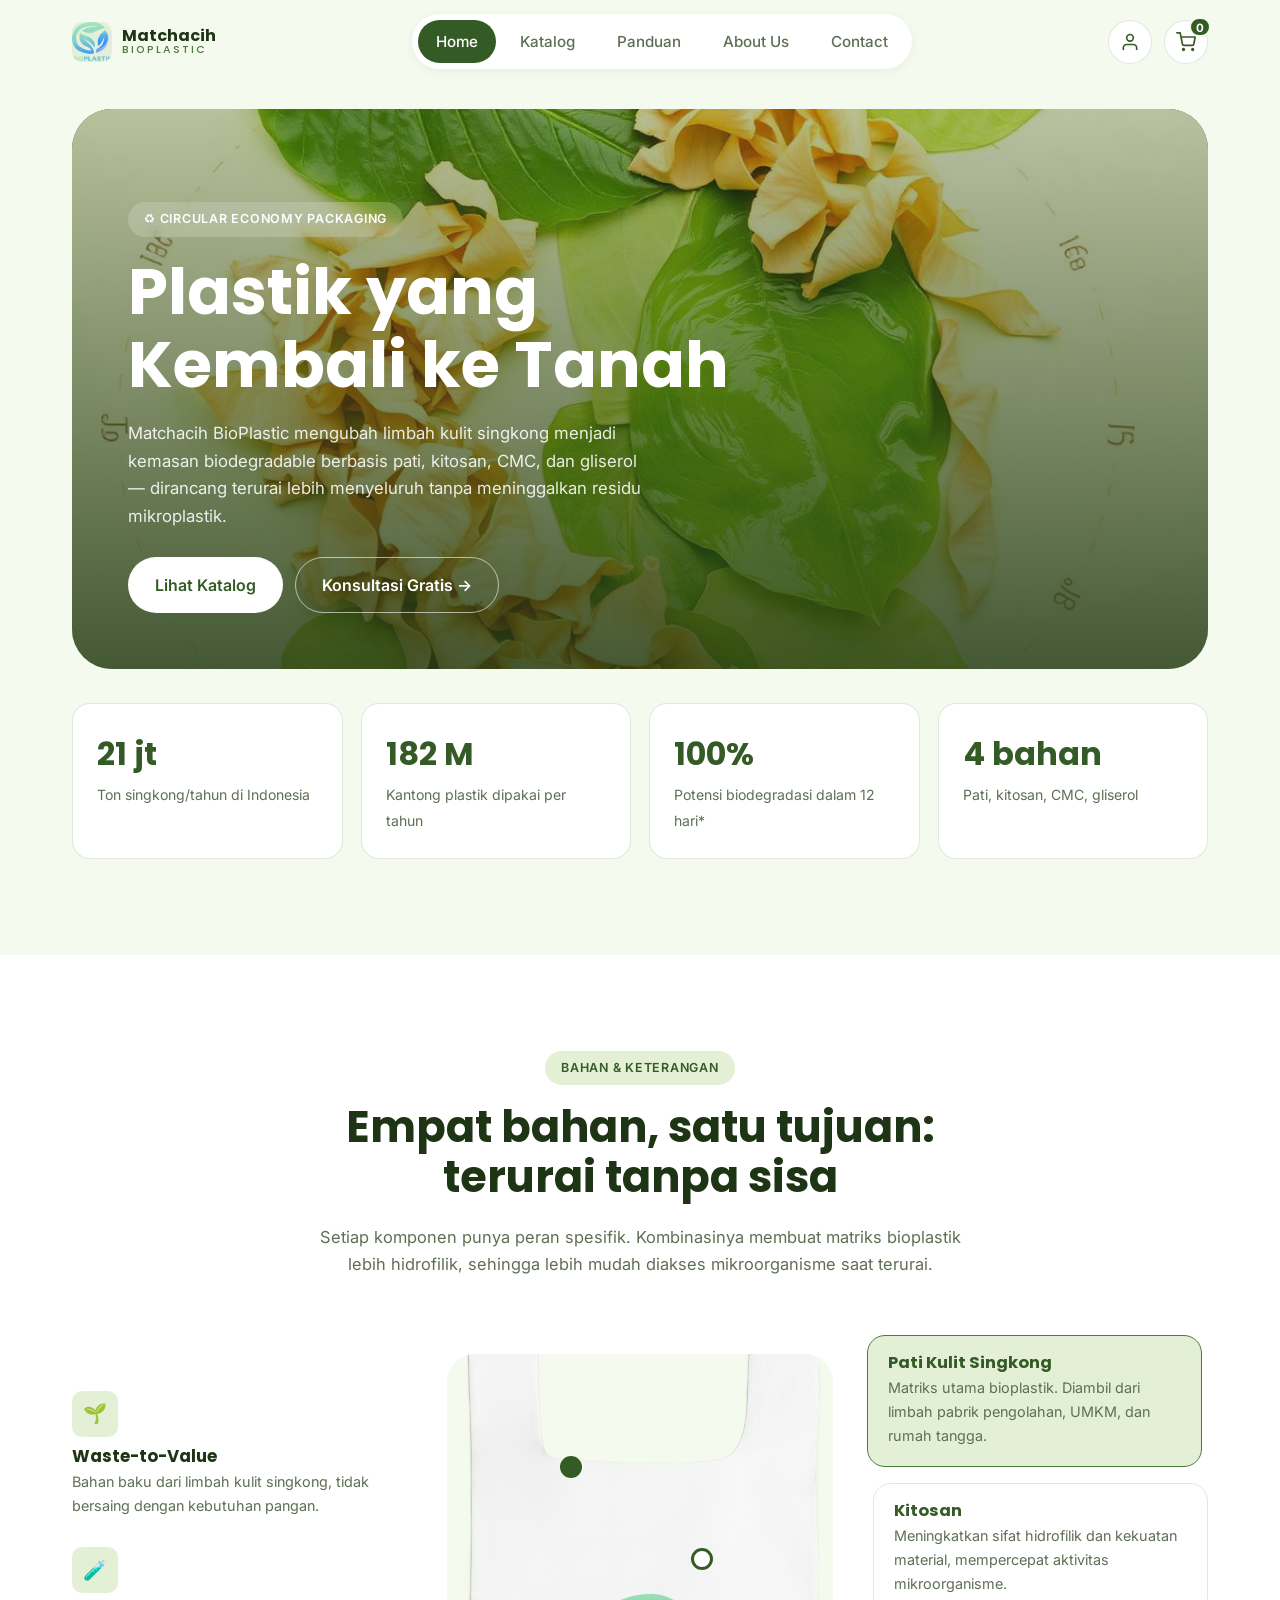
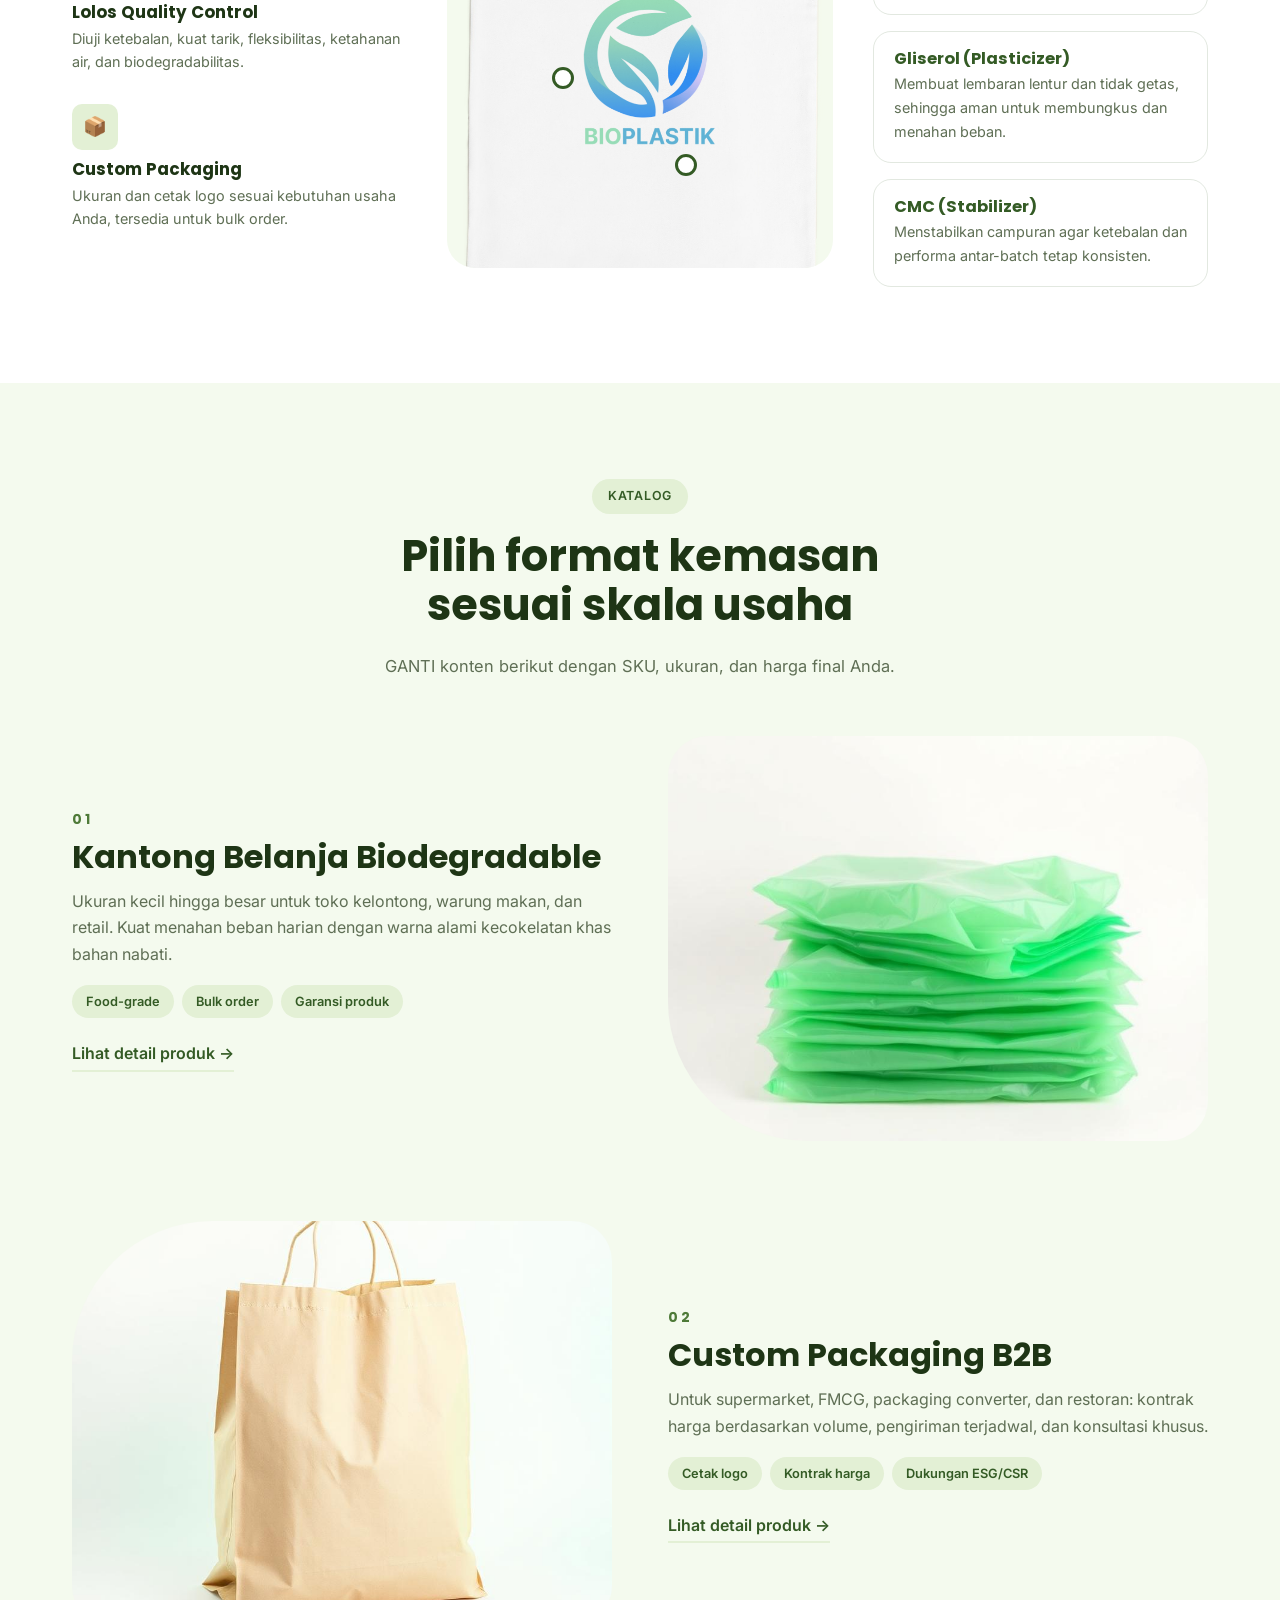
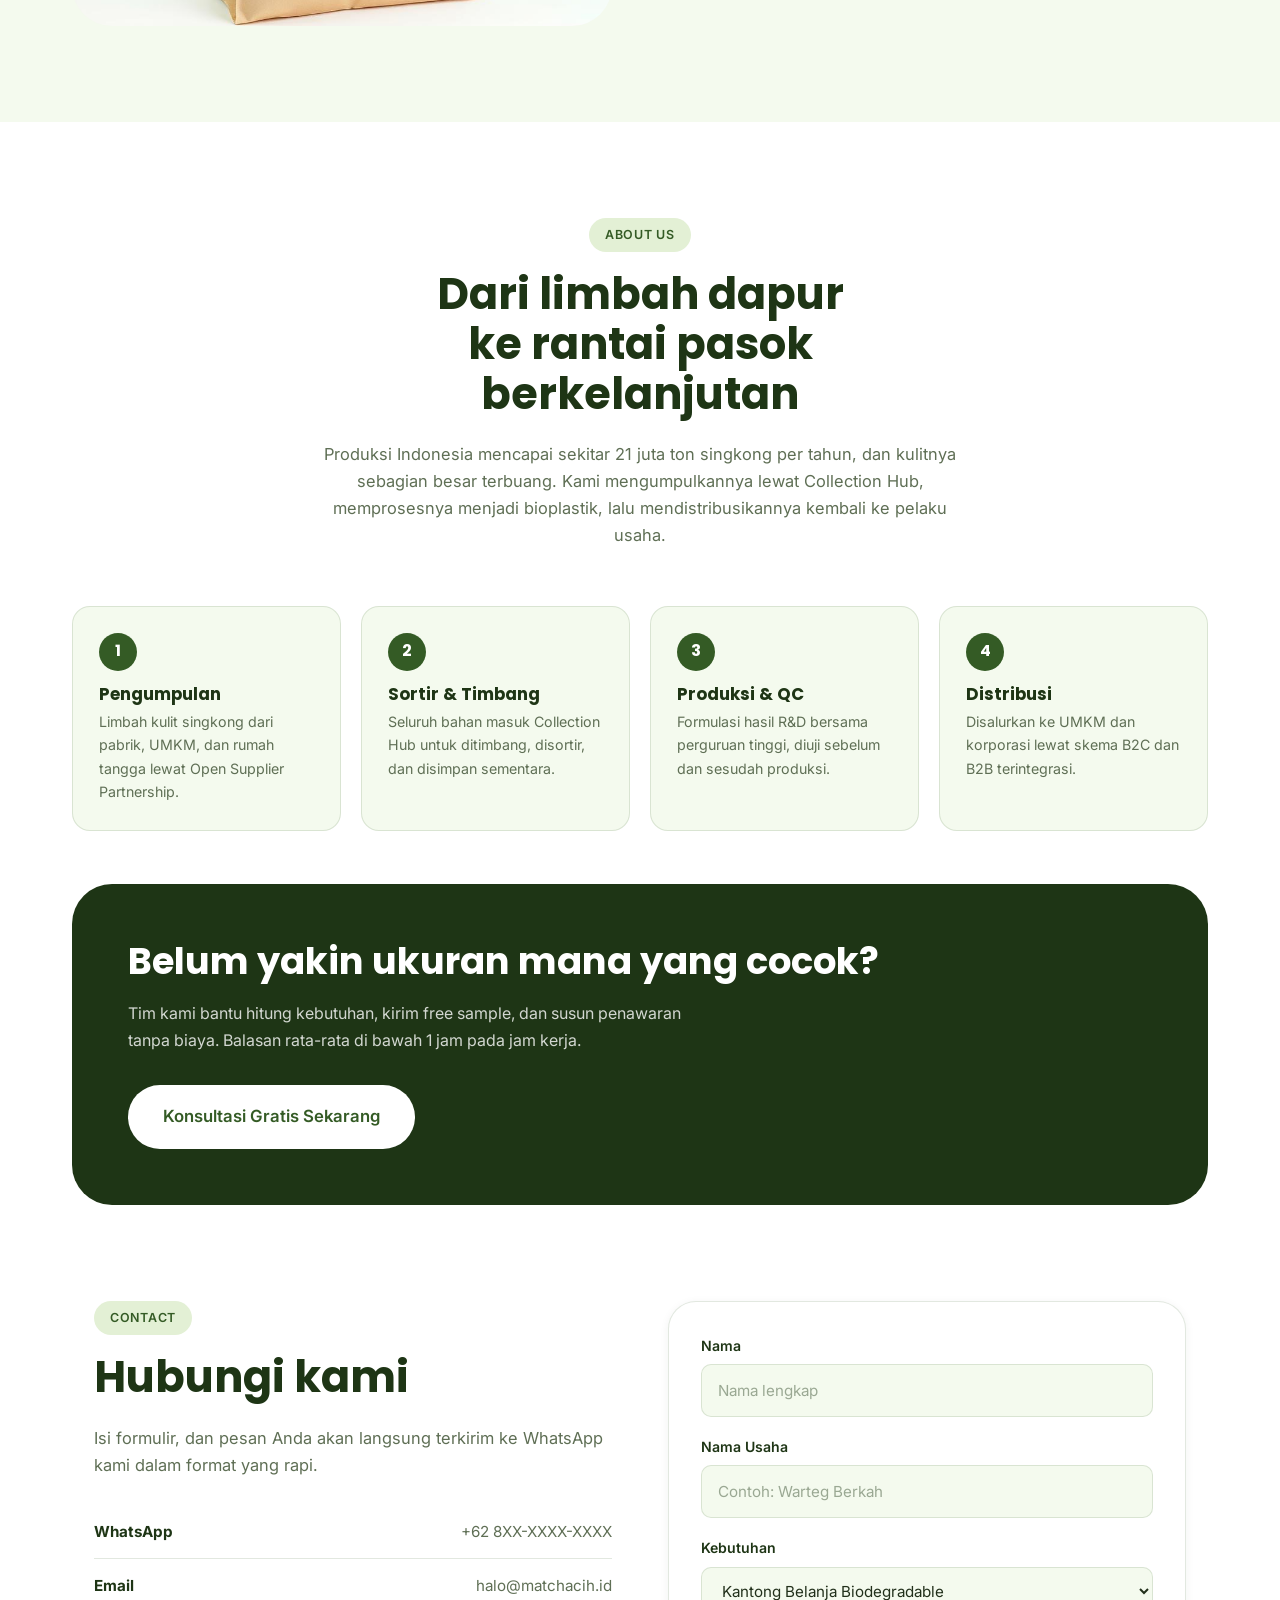
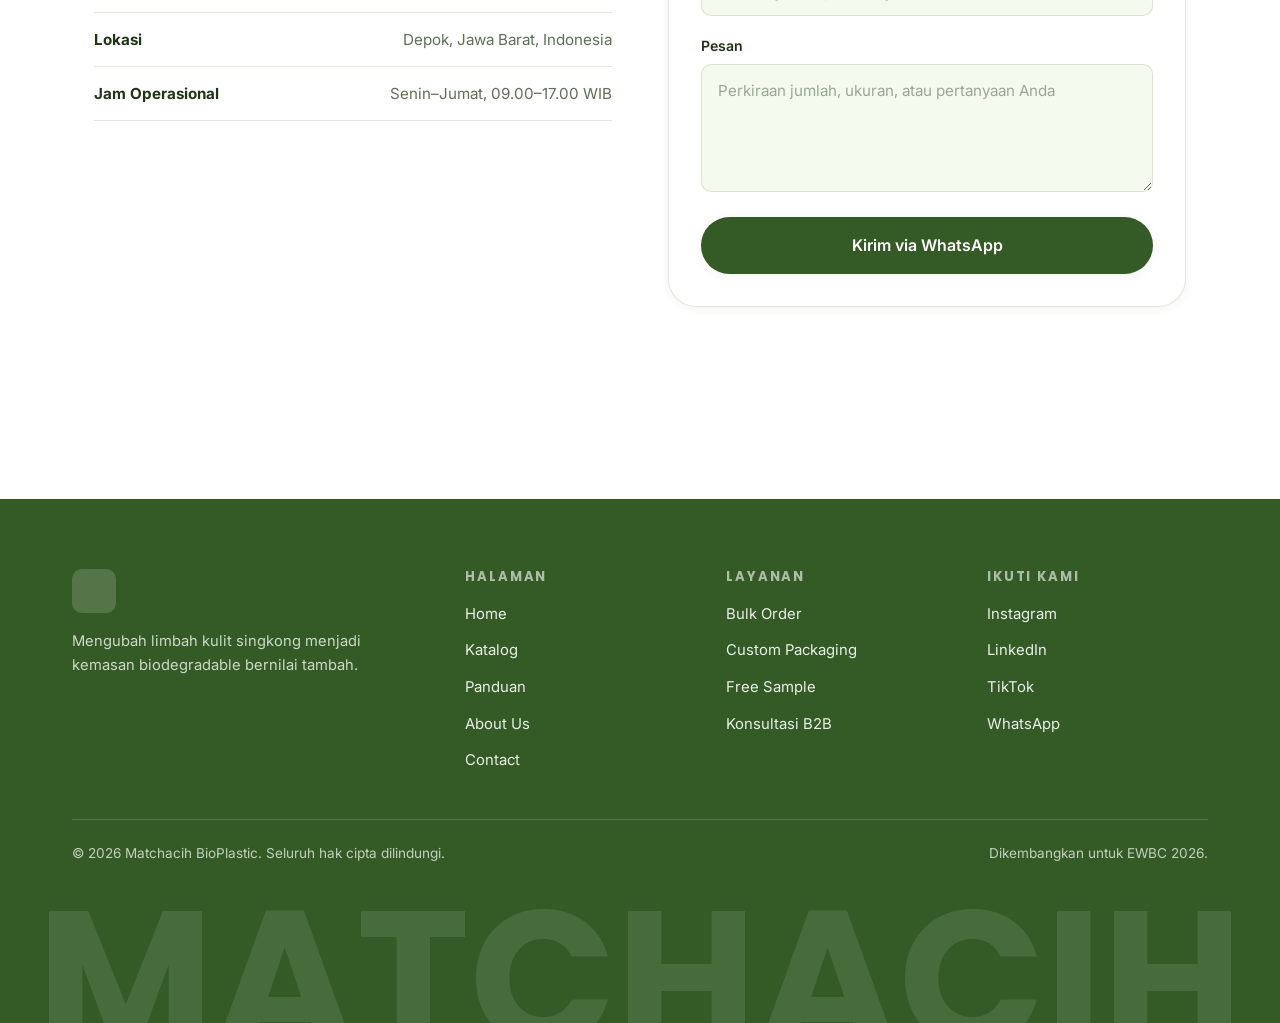
==== index.html @ 1d8ec756 "Add files via upload" ====
<!doctype html>
<html lang="id">
  <head>
    <meta charset="UTF-8" />
    <meta name="viewport" content="width=device-width, initial-scale=1.0" />
    <title>
      Matchacih BioPlastic — Kemasan Biodegradable dari Limbah Kulit Singkong
    </title>
    <meta
      name="description"
      content="Matchacih BioPlastic mengubah limbah kulit singkong menjadi kemasan biodegradable berbasis pati, kitosan, CMC, dan gliserol. Solusi sustainable packaging untuk UMKM dan korporasi."
    />

    <!-- Google Fonts: Poppins (heading) + Inter (body) -->
    <link rel="preconnect" href="https://fonts.googleapis.com" />
    <link rel="preconnect" href="https://fonts.gstatic.com" crossorigin />
    <link
      href="https://fonts.googleapis.com/css2?family=Inter:wght@400;500;600&family=Poppins:wght@500;600;700&display=swap"
      rel="stylesheet"
    />
    <link rel="icon" href="favicon_io/favicon-32x32.png" type="image/x-icon" />
    <link rel="stylesheet" href="style.css" />
  </head>
  <body>
    <!-- Aksesibilitas: link lompat ke konten utama -->
    <a class="skip-link" href="#hero">Lewati ke konten utama</a>

    <!-- ============ HEADER / NAVBAR ============ -->
    <header class="site-header" id="siteHeader">
      <div class="container header-inner">
        <!-- KIRI: Logo -->
        <a href="#hero" class="brand">
          <!-- Masukkan logo Matchacih di sini (misal: assets/logo.png). Rasio ideal 1:1 -->
          <img
            class="brand__mark"
            src="favicon_io/android-chrome-512x512.png"
            alt="Logo Matchacih BioPlastic"
            width="40"
            height="40"
          />
          <span class="brand__text"
            >Matchacih<span class="brand__accent">BioPlastic</span></span
          >
        </a>

        <!-- TENGAH: Navigasi -->
        <nav class="nav" id="mainNav" aria-label="Navigasi utama">
          <ul class="nav__list">
            <li>
              <a class="nav__link is-active" href="#hero" data-nav>Home</a>
            </li>
            <li><a class="nav__link" href="#katalog" data-nav>Katalog</a></li>
            <li>
              <a class="nav__link" href="panduan-pembuangan.html">Panduan</a>
            </li>
            <li><a class="nav__link" href="#about" data-nav>About Us</a></li>
            <li><a class="nav__link" href="#contact" data-nav>Contact</a></li>
          </ul>
        </nav>

        <!-- KANAN: Akun, Keranjang, CTA + tombol hamburger -->
        <div class="header-actions">
          <button
            class="icon-btn"
            id="userBtn"
            type="button"
            data-open-user
            aria-label="Buka menu akun"
          >
            <svg
              viewBox="0 0 24 24"
              width="20"
              height="20"
              fill="none"
              stroke="currentColor"
              stroke-width="2"
              stroke-linecap="round"
              stroke-linejoin="round"
            >
              <path d="M20 21v-2a4 4 0 0 0-4-4H8a4 4 0 0 0-4 4v2"></path>
              <circle cx="12" cy="7" r="4"></circle>
            </svg>
          </button>

          <a
            class="icon-btn"
            href="checkout.html"
            aria-label="Lihat keranjang belanja"
          >
            <svg
              viewBox="0 0 24 24"
              width="20"
              height="20"
              fill="none"
              stroke="currentColor"
              stroke-width="2"
              stroke-linecap="round"
              stroke-linejoin="round"
            >
              <circle cx="9" cy="21" r="1"></circle>
              <circle cx="20" cy="21" r="1"></circle>
              <path
                d="M1 1h4l2.68 13.39a2 2 0 0 0 2 1.61h9.72a2 2 0 0 0 2-1.61L23 6H6"
              ></path>
            </svg>
            <span class="icon-btn__badge" data-cart-badge hidden>0</span>
          </a>

          <!-- <a
            class="btn btn--primary btn--sm"
            data-wa
            href="https://wa.me/628XXXXXXXXXX?text=Halo%20saya%20tertarik%20dengan%20Matchacih%20BioPlastic"
            target="_blank"
            rel="noopener"
            >Konsultasi Gratis</a
          > -->

          <button
            class="nav-toggle"
            id="navToggle"
            type="button"
            aria-label="Buka menu navigasi"
            aria-expanded="false"
            aria-controls="mainNav"
          >
            <span class="nav-toggle__bar"></span>
            <span class="nav-toggle__bar"></span>
            <span class="nav-toggle__bar"></span>
          </button>
        </div>
      </div>
    </header>

    <main>
      <!-- ============ HERO SECTION ============ -->
      <section class="hero" id="hero">
        <div class="container">
          <div class="hero__card reveal">
            <!-- Masukkan landing_page.jpeg di sini (gambar latar hero, min. 1600x900px) -->
            <img
              class="hero__bg"
              src="img/bg_Hero.jpg"
              alt="Ladang singkong sebagai sumber bahan baku Matchacih BioPlastic"
            />

            <div class="hero__overlay"></div>

            <div class="hero__content">
              <span class="badge badge--light"
                >♻︎ Circular Economy Packaging</span
              >
              <h1 class="hero__title">Plastik yang<br />Kembali ke Tanah</h1>
              <p class="hero__subtitle">
                Matchacih BioPlastic mengubah limbah kulit singkong menjadi
                kemasan biodegradable berbasis pati, kitosan, CMC, dan gliserol
                — dirancang terurai lebih menyeluruh tanpa meninggalkan residu
                mikroplastik.
              </p>
              <div class="hero__actions">
                <a class="btn btn--light" href="#katalog">Lihat Katalog</a>
                <a
                  class="btn btn--ghost"
                  data-wa
                  href="https://wa.me/628XXXXXXXXXX?text=Halo%20saya%20tertarik%20dengan%20Matchacih%20BioPlastic"
                  target="_blank"
                  rel="noopener"
                  >Konsultasi Gratis →</a
                >
              </div>
            </div>

            <!-- Kartu mengambang ala referensi landing_page.jpeg -->
            <!-- <div class="hero__float"> 
              Masukkan product.jpeg di sini (thumbnail produk, rasio 1:1) 
              <img
                class="hero__float-img"
                src="img/mockup_Bioplastik.png"
                alt="Lembar Matchacih BioPlastic"
                width="72"
                height="72" 

              <div>
                <strong class="hero__float-title">Berbasis Riset</strong>
                <p class="hero__float-desc">
                  Formulasi dikembangkan bersama perguruan tinggi (R&amp;D).
                </p>
              </div> 
            </div> -->
          </div>

          <!-- Strip statistik -->
          <div class="stats reveal">
            <div class="stat">
              <span class="stat__num" data-count="21" data-suffix=" jt">0</span>
              <span class="stat__label">Ton singkong/tahun di Indonesia</span>
            </div>
            <div class="stat">
              <span class="stat__num" data-count="182" data-suffix=" M">0</span>
              <span class="stat__label">Kantong plastik dipakai per tahun</span>
            </div>
            <div class="stat">
              <span class="stat__num" data-count="100" data-suffix="%">0</span>
              <span class="stat__label"
                >Potensi biodegradasi dalam 12 hari*</span
              >
            </div>
            <div class="stat">
              <span class="stat__num" data-count="4" data-suffix=" bahan"
                >0</span
              >
              <span class="stat__label">Pati, kitosan, CMC, gliserol</span>
            </div>
          </div>  
        </div>
      </section>

      <!-- ============ PRODUCT DETAILS (BAHAN & KETERANGAN) ============ -->
      <section class="product" id="product">
        <div class="container">
          <header class="section-head reveal">
            <span class="badge">Bahan &amp; Keterangan</span>
            <h2 class="section-title">
              Empat bahan, satu tujuan:<br />terurai tanpa sisa
            </h2>
            <p class="section-desc">
              Setiap komponen punya peran spesifik. Kombinasinya membuat matriks
              bioplastik lebih hidrofilik, sehingga lebih mudah diakses
              mikroorganisme saat terurai.
            </p>
          </header>

          <div class="product__grid reveal">
            <!-- Kolom kiri: keunggulan ringkas -->
            <aside class="product__side product__side--left">
              <div class="feature">
                <span class="feature__icon" aria-hidden="true">🌱</span>
                <h3 class="feature__title">Waste-to-Value</h3>
                <p class="feature__desc">
                  Bahan baku dari limbah kulit singkong, tidak bersaing dengan
                  kebutuhan pangan.
                </p>
              </div>
              <div class="feature">
                <span class="feature__icon" aria-hidden="true">🧪</span>
                <h3 class="feature__title">Lolos Quality Control</h3>
                <p class="feature__desc">
                  Diuji ketebalan, kuat tarik, fleksibilitas, ketahanan air, dan
                  biodegradabilitas.
                </p>
              </div>
              <div class="feature">
                <span class="feature__icon" aria-hidden="true">📦</span>
                <h3 class="feature__title">Custom Packaging</h3>
                <p class="feature__desc">
                  Ukuran dan cetak logo sesuai kebutuhan usaha Anda, tersedia
                  untuk bulk order.
                </p>
              </div>
            </aside>

            <!-- Kolom tengah: gambar produk + titik hotspot -->
            <figure class="product__stage">
              <!-- Masukkan product.jpeg di sini (foto produk, latar polos, min. 900x1200px) -->
              <img
                class="product__img"
                src="img/mockup_Bioplastik.png"
                alt="Lembar Matchacih BioPlastic dari pati kulit singkong"
              />

              <!-- Hotspot: posisi diatur lewat CSS custom property --x / --y -->
              <button
                class="hotspot"
                type="button"
                data-target="pati"
                style="--x: 32%; --y: 22%"
                aria-label="Sorot bahan Pati Kulit Singkong"
              ></button>
              <button
                class="hotspot"
                type="button"
                data-target="kitosan"
                style="--x: 66%; --y: 40%"
                aria-label="Sorot bahan Kitosan"
              ></button>
              <button
                class="hotspot"
                type="button"
                data-target="gliserol"
                style="--x: 30%; --y: 63%"
                aria-label="Sorot bahan Gliserol"
              ></button>
              <button
                class="hotspot"
                type="button"
                data-target="cmc"
                style="--x: 62%; --y: 80%"
                aria-label="Sorot bahan CMC"
              ></button>
            </figure>

            <!-- Kolom kanan: keterangan bahan -->
            <div class="product__side product__side--right">
              <article class="callout" id="pati" data-callout="pati">
                <h3 class="callout__title">Pati Kulit Singkong</h3>
                <p class="callout__desc">
                  Matriks utama bioplastik. Diambil dari limbah pabrik
                  pengolahan, UMKM, dan rumah tangga.
                </p>
              </article>
              <article class="callout" id="kitosan" data-callout="kitosan">
                <h3 class="callout__title">Kitosan</h3>
                <p class="callout__desc">
                  Meningkatkan sifat hidrofilik dan kekuatan material,
                  mempercepat aktivitas mikroorganisme.
                </p>
              </article>
              <article class="callout" id="gliserol" data-callout="gliserol">
                <h3 class="callout__title">Gliserol (Plasticizer)</h3>
                <p class="callout__desc">
                  Membuat lembaran lentur dan tidak getas, sehingga aman untuk
                  membungkus dan menahan beban.
                </p>
              </article>
              <article class="callout" id="cmc" data-callout="cmc">
                <h3 class="callout__title">CMC (Stabilizer)</h3>
                <p class="callout__desc">
                  Menstabilkan campuran agar ketebalan dan performa antar-batch
                  tetap konsisten.
                </p>
              </article>
            </div>
          </div>
        </div>
      </section>

      <!-- ============ KATALOG ============ -->
      <section class="katalog" id="katalog">
        <div class="container">
          <header class="section-head reveal">
            <span class="badge">Katalog</span>
            <h2 class="section-title">
              Pilih format kemasan<br />sesuai skala usaha
            </h2>
            <p class="section-desc">
              GANTI konten berikut dengan SKU, ukuran, dan harga final Anda.
            </p>
          </header>

          <!-- Baris 1: gambar kanan -->
          <article class="zigzag reveal">
            <div class="zigzag__text">
              <span class="zigzag__index">01</span>
              <h3 class="zigzag__title">Kantong Belanja Biodegradable</h3>
              <p class="zigzag__desc">
                Ukuran kecil hingga besar untuk toko kelontong, warung makan,
                dan retail. Kuat menahan beban harian dengan warna alami
                kecokelatan khas bahan nabati.
              </p>
              <ul class="tag-list">
                <li class="tag">Food-grade</li>
                <li class="tag">Bulk order</li>
                <li class="tag">Garansi produk</li>
              </ul>
              <div class="zigzag__links">
                <a class="link-arrow" href="product.html?slug=kantong-belanja"
                  >Lihat detail produk</a
                >
                <!-- <a
                  class="link-arrow"
                  data-wa
                  href="https://wa.me/628XXXXXXXXXX?text=Halo%20saya%20tertarik%20dengan%20Matchacih%20BioPlastic"
                  target="_blank"
                  rel="noopener"
                  >Minta penawaran</a
                > -->
              </div>
            </div>
            <div class="zigzag__media zigzag__media--a">
              <!-- Masukkan foto produk kantong belanja di sini (rasio 4:3) -->
              <img
                src="img/bioplastik.jpg"
                alt="Kantong belanja biodegradable Matchacih"
              />
            </div>
          </article>

          <!-- Baris 2: gambar kiri (dibalik lewat class --reverse) -->
          <!-- <article class="zigzag zigzag--reverse reveal">
            <div class="zigzag__text">
              <span class="zigzag__index">02</span>
              <h3 class="zigzag__title">Kemasan Food-Grade</h3>
              <p class="zigzag__desc">
                Untuk UMKM kuliner yang butuh pembungkus aman dan tahan terhadap
                makanan berkuah, tanpa menaikkan biaya modal secara signifikan.
              </p>
              <ul class="tag-list">
                <li class="tag">Tahan air</li>
                <li class="tag">Panduan pembuangan</li>
                <li class="tag">Free sample</li>
              </ul>
              <div class="zigzag__links">
                <a
                  class="link-arrow"
                  href="product.html?slug=kemasan-food-grade"
                  >Lihat detail produk</a
                >
                <a
                  class="link-arrow"
                  data-wa
                  href="https://wa.me/628XXXXXXXXXX?text=Halo%20saya%20tertarik%20dengan%20Matchacih%20BioPlastic"
                  target="_blank"
                  rel="noopener"
                  >Minta penawaran</a
                >
              </div>
            </div>
            <div class="zigzag__media zigzag__media--b">
              <img
                src="[data-uri]"
                alt="Kemasan food-grade Matchacih BioPlastic"
              />
            </div>
          </article> 
        -->

          <!-- Baris 3: gambar kanan -->
          <article class="zigzag zigzag--reverse reveal">
            <div class="zigzag__text">
              <span class="zigzag__index">02</span>
              <h3 class="zigzag__title">Custom Packaging B2B</h3>
              <p class="zigzag__desc">
                Untuk supermarket, FMCG, packaging converter, dan restoran:
                kontrak harga berdasarkan volume, pengiriman terjadwal, dan
                konsultasi khusus.
              </p>
              <ul class="tag-list">
                <li class="tag">Cetak logo</li>
                <li class="tag">Kontrak harga</li>
                <li class="tag">Dukungan ESG/CSR</li>
              </ul>
              <div class="zigzag__links">
                <a
                  class="link-arrow"
                  href="product.html?slug=custom-packaging-b2b"
                  >Lihat detail produk</a
                >
                <!-- <a
                  class="link-arrow"
                  data-wa
                  href="https://wa.me/628XXXXXXXXXX?text=Halo%20saya%20tertarik%20dengan%20Matchacih%20BioPlastic"
                  target="_blank"
                  rel="noopener"
                  >Minta penawaran</a
                > -->
              </div>
            </div>
            <div class="zigzag__media zigzag__media--c">
              <!-- Masukkan foto custom packaging B2B di sini (rasio 4:3) -->
              <img
                src="img/bioplastik_B2B.jpg"
                alt="Custom packaging B2B Matchacih BioPlastic"
              />
            </div>
          </article>
        </div>
      </section>

      <!-- ============ ABOUT US ============ -->
      <section class="about" id="about">
        <div class="container">
          <header class="section-head reveal">
            <span class="badge">About Us</span>
            <h2 class="section-title">
              Dari limbah dapur<br />ke rantai pasok berkelanjutan
            </h2>
            <p class="section-desc">
              Produksi Indonesia mencapai sekitar 21 juta ton singkong per
              tahun, dan kulitnya sebagian besar terbuang. Kami mengumpulkannya
              lewat Collection Hub, memprosesnya menjadi bioplastik, lalu
              mendistribusikannya kembali ke pelaku usaha.
            </p>
          </header>

          <ol class="steps reveal">
            <li class="step">
              <span class="step__num">1</span>
              <h3 class="step__title">Pengumpulan</h3>
              <p class="step__desc">
                Limbah kulit singkong dari pabrik, UMKM, dan rumah tangga lewat
                Open Supplier Partnership.
              </p>
            </li>
            <li class="step">
              <span class="step__num">2</span>
              <h3 class="step__title">Sortir &amp; Timbang</h3>
              <p class="step__desc">
                Seluruh bahan masuk Collection Hub untuk ditimbang, disortir,
                dan disimpan sementara.
              </p>
            </li>
            <li class="step">
              <span class="step__num">3</span>
              <h3 class="step__title">Produksi &amp; QC</h3>
              <p class="step__desc">
                Formulasi hasil R&amp;D bersama perguruan tinggi, diuji sebelum
                dan sesudah produksi.
              </p>
            </li>
            <li class="step">
              <span class="step__num">4</span>
              <h3 class="step__title">Distribusi</h3>
              <p class="step__desc">
                Disalurkan ke UMKM dan korporasi lewat skema B2C dan B2B
                terintegrasi.
              </p>
            </li>
          </ol>

          <!-- Showcase platform digital -->
          <!-- <div class="platform reveal">
            <div class="platform__intro">
              <h3 class="platform__title">
                Satu platform untuk seluruh proses pemesanan
              </h3>
              <p class="platform__desc">
                Konsultasi, request quotation, custom packaging, bulk order,
                hingga repeat order dan program referral — semuanya dalam satu
                sistem.
              </p>
            </div>
            <div class="platform__shots">
              <figure class="shot">
              
                <a href="#katalog">
                  <img
                    src="[data-uri]"
                    alt="Tampilan halaman katalog platform Matchacih"
                  />
                </a>
                <figcaption>Katalog</figcaption>
              </figure>
              <figure class="shot">
                
                <a href="checkout.html">
                  <img
                    src="[data-uri]"
                    alt="Tampilan halaman checkout platform Matchacih"
                  />
                </a>
                <figcaption>Checkout</figcaption>
              </figure>
              <figure class="shot">
             
                <button
                  type="button"
                  class="shot-trigger"
                  data-open-user
                  aria-label="Buka menu akun"
                >
                  <img
                    src="[data-uri]"
                    alt="Tampilan halaman akun pengguna"
                  />
                </button>
                <figcaption>Akun</figcaption>
              </figure>
              <figure class="shot">
                
                <button
                  type="button"
                  class="shot-trigger"
                  data-open-referral
                  aria-label="Bagikan kode referral"
                >
                  <img
                    src="[data-uri]"
                    alt="Tampilan berbagi kode referral"
                  />
                </button>
                <figcaption>Referral</figcaption>
              </figure>
            </div>
          </div>
        </div>
      </section> -->
      <br>
      <br>
      <!-- ============ CTA WHATSAPP ============ -->
      <section class="cta-wa">
        <div class="container cta-wa__inner reveal">
          <div>
            <h2 class="cta-wa__title">Belum yakin ukuran mana yang cocok?</h2>
            <p class="cta-wa__desc">
              Tim kami bantu hitung kebutuhan, kirim free sample, dan susun
              penawaran tanpa biaya. Balasan rata-rata di bawah 1 jam pada jam
              kerja.
            </p>
          </div>
          <a
            class="btn btn--light btn--lg"
            data-wa
            href="https://wa.me/628XXXXXXXXXX?text=Halo%20saya%20tertarik%20dengan%20Matchacih%20BioPlastic"
            target="_blank"
            rel="noopener"
            >Konsultasi Gratis Sekarang</a
          >
        </div>
      </section>

      <!-- ============ CONTACT ============ -->
      <section class="contact" id="contact">
        <div class="container contact__grid">
          <div class="contact__info reveal">
            <span class="badge">Contact</span>
            <h2 class="section-title">Hubungi kami</h2>
            <p class="section-desc">
              Isi formulir, dan pesan Anda akan langsung terkirim ke WhatsApp
              kami dalam format yang rapi.
            </p>
            <ul class="contact__list">
              <li>
                <strong>WhatsApp</strong
                ><span data-wa-display>+62 8XX-XXXX-XXXX</span>
              </li>
              <li><strong>Email</strong><span>halo@matchacih.id</span></li>
              <li>
                <strong>Lokasi</strong><span>Depok, Jawa Barat, Indonesia</span>
              </li>
              <li>
                <strong>Jam Operasional</strong
                ><span>Senin–Jumat, 09.00–17.00 WIB</span>
              </li>
            </ul>
          </div>

          <!-- Form ini TIDAK mengirim ke server. Isinya dirakit jadi pesan WhatsApp oleh script.js -->
          <form class="contact__form reveal" id="waForm" novalidate>
            <div class="field">
              <label for="fName">Nama</label>
              <input
                type="text"
                id="fName"
                name="nama"
                placeholder="Nama lengkap"
                required
              />
            </div>
            <div class="field">
              <label for="fBusiness">Nama Usaha</label>
              <input
                type="text"
                id="fBusiness"
                name="usaha"
                placeholder="Contoh: Warteg Berkah"
              />
            </div>
            <div class="field">
              <label for="fNeed">Kebutuhan</label>
              <select id="fNeed" name="kebutuhan">
                <option>Kantong Belanja Biodegradable</option>
                <option>Kemasan Food-Grade</option>
                <option>Custom Packaging B2B</option>
                <option>Free Sample</option>
              </select>
            </div>
            <div class="field">
              <label for="fMessage">Pesan</label>
              <textarea
                id="fMessage"
                name="pesan"
                rows="4"
                placeholder="Perkiraan jumlah, ukuran, atau pertanyaan Anda"
              ></textarea>
            </div>
            <p class="form-error" id="formError" role="alert" hidden></p>
            <button class="btn btn--primary btn--block" type="submit">
              Kirim via WhatsApp
            </button>
          </form>
        </div>
      </section>
    </main>

    <!-- ============ FOOTER ============ -->
    <footer class="site-footer">
      <div class="container">
        <div class="footer__grid">
          <div class="footer__brand">
            <!-- Masukkan logo versi putih di sini -->
            <img
              class="footer__logo"
              src="[data-uri]"
              alt="Logo Matchacih BioPlastic"
              width="44"
              height="44"
            />
            <p class="footer__tagline">
              Mengubah limbah kulit singkong menjadi kemasan biodegradable
              bernilai tambah.
            </p>
          </div>

          <nav class="footer__col" aria-label="Tautan halaman">
            <h3 class="footer__heading">Halaman</h3>
            <ul>
              <li><a href="#hero">Home</a></li>
              <li><a href="#katalog">Katalog</a></li>
              <li><a href="panduan-pembuangan.html">Panduan</a></li>
              <li><a href="#about">About Us</a></li>
              <li><a href="#contact">Contact</a></li>
            </ul>
          </nav>

          <div class="footer__col">
            <h3 class="footer__heading">Layanan</h3>
            <ul>
              <li><a href="#katalog">Bulk Order</a></li>
              <li><a href="#katalog">Custom Packaging</a></li>
              <li><a href="#contact">Free Sample</a></li>
              <li><a href="#contact">Konsultasi B2B</a></li>
            </ul>
          </div>

          <div class="footer__col">
            <h3 class="footer__heading">Ikuti Kami</h3>
            <ul class="social">
              <li>
                <a
                  href="#"
                  aria-label="Instagram Matchacih"
                  target="_blank"
                  rel="noopener"
                  >Instagram</a
                >
              </li>
              <li>
                <a
                  href="#"
                  aria-label="LinkedIn Matchacih"
                  target="_blank"
                  rel="noopener"
                  >LinkedIn</a
                >
              </li>
              <li>
                <a
                  href="#"
                  aria-label="TikTok Matchacih"
                  target="_blank"
                  rel="noopener"
                  >TikTok</a
                >
              </li>
              <li>
                <a
                  data-wa
                  href="https://wa.me/628XXXXXXXXXX?text=Halo%20saya%20tertarik%20dengan%20Matchacih%20BioPlastic"
                  target="_blank"
                  rel="noopener"
                  >WhatsApp</a
                >
              </li>
            </ul>
          </div>
        </div>

        <div class="footer__bottom">
          <p>
            &copy; <span id="year">2026</span> Matchacih BioPlastic. Seluruh hak
            cipta dilindungi.
          </p>
          <p>Dikembangkan untuk EWBC 2026.</p>
        </div>

        <div class="footer__wordmark" aria-hidden="true">MATCHACIH</div>
      </div>
    </footer>

    <!-- ============ PANEL AKUN (DUMMY) ============ -->
    <div class="user-panel" id="userPanel" aria-hidden="true">
      <div class="user-panel__backdrop" data-close-user></div>
      <aside
        class="user-panel__sheet"
        role="dialog"
        aria-modal="true"
        aria-labelledby="userPanelTitle"
      >
        <button
          class="user-panel__close"
          type="button"
          data-close-user
          aria-label="Tutup menu akun"
        >
          ✕
        </button>

        <div class="user-profile">
          <div
            class="user-profile__avatar"
            aria-hidden="true"
            data-user-initials
          ></div>
          <h3
            class="user-profile__name"
            id="userPanelTitle"
            data-user-name
          ></h3>
          <p class="user-profile__business" data-user-business></p>
          <span class="badge user-profile__tier" data-user-tier></span>
        </div>

        <dl class="user-profile__meta">
          <div>
            <dt>No. WhatsApp</dt>
            <dd data-user-phone></dd>
          </div>
          <div>
            <dt>Email</dt>
            <dd data-user-email></dd>
          </div>
          <div>
            <dt>Member Sejak</dt>
            <dd data-user-member-since></dd>
          </div>
        </dl>

        <div class="user-points">
          <div class="user-points__label">Poin Anda</div>
          <div class="user-points__value">
            <span data-user-points>0</span> <span>poin</span>
          </div>
          <p class="user-points__note">
            Tukar poin dengan diskon di pemesanan berikutnya.
          </p>
        </div>

        <button
          class="btn btn--primary btn--block"
          type="button"
          data-open-referral
        >
          🎁 Bagikan Kode Referral
        </button>
      </aside>
    </div>

    <!-- ============ POP-UP BAGIKAN REFERRAL ============ -->
    <div class="referral-modal" id="referralModal" aria-hidden="true">
      <div class="referral-modal__backdrop" data-close-referral></div>
      <div
        class="referral-modal__sheet"
        role="dialog"
        aria-modal="true"
        aria-labelledby="referralTitle"
      >
        <button
          class="referral-modal__close"
          type="button"
          data-close-referral
          aria-label="Tutup"
        >
          ✕
        </button>

        <span class="badge referral-modal__ribbon"
          >Berlaku Tanpa Batas Waktu</span
        >

        <div class="referral-modal__card">
          <div class="referral-modal__card-head">Matchacih BioPlastic</div>
          <p class="referral-modal__earn" id="referralTitle">
            PARTNER YANG ANDA AJAK<br /><strong>DAPAT DISKON 10%</strong>
          </p>
          <p class="referral-modal__sub">
            Mereka dapat voucher ongkir untuk pemesanan pertama
          </p>
        </div>

        <p class="referral-modal__desc">
          <strong>Ajak partner usaha Anda</strong> dan gunakan kode referral
          unik Anda!
        </p>

        <div class="referral-modal__reward">
          <div>
            <span>ANDA DAPAT</span>
            <strong>+250 <small>poin</small></strong>
          </div>
          <div class="referral-modal__plus">+</div>
          <div>
            <span>MEREKA DAPAT</span>
            <strong>10% <small>diskon</small></strong>
          </div>
        </div>

        <div class="referral-modal__code">
          <span data-referral-code>MATCHA-XXXXX</span>
          <button type="button" id="copyReferralBtn">Salin</button>
        </div>

        <a
          class="btn btn--primary btn--block"
          id="shareReferralBtn"
          href="#"
          target="_blank"
          rel="noopener"
          >Bagikan via WhatsApp</a
        >
      </div>
    </div>

    <!-- ============ FLOATING WHATSAPP BUTTON ============ -->
    <a
      class="wa-float"
      id="waFloat"
      data-wa
      href="https://wa.me/628XXXXXXXXXX?text=Halo%20saya%20tertarik%20dengan%20Matchacih%20BioPlastic"
      target="_blank"
      rel="noopener"
      aria-label="Konsultasi gratis via WhatsApp"
    >
      <span class="wa-float__icon" aria-hidden="true">
        <svg viewBox="0 0 24 24" width="22" height="22" fill="currentColor">
          <path
            d="M12.04 2C6.58 2 2.13 6.45 2.13 11.91c0 1.75.46 3.45 1.32 4.95L2 22l5.25-1.38a9.9 9.9 0 0 0 4.79 1.22h.01c5.46 0 9.91-4.45 9.91-9.91 0-2.65-1.03-5.14-2.9-7.01A9.82 9.82 0 0 0 12.04 2Zm5.8 14.03c-.25.69-1.45 1.32-2 1.4-.53.08-1.18.11-1.9-.12-.44-.14-1-.33-1.72-.64-3.03-1.31-5-4.36-5.16-4.57-.15-.2-1.23-1.63-1.23-3.11s.78-2.21 1.06-2.51c.27-.3.6-.38.79-.38.2 0 .4 0 .57.01.18.01.43-.07.67.51.25.6.85 2.08.93 2.23.07.15.12.33.02.53-.1.2-.15.33-.3.5-.15.18-.31.4-.44.53-.15.15-.3.31-.13.6.17.3.76 1.25 1.63 2.03 1.12 1 2.06 1.31 2.36 1.46.3.15.47.13.64-.08.18-.2.74-.86.94-1.16.2-.3.4-.25.66-.15.27.1 1.7.8 1.99.95.3.15.49.22.56.35.07.13.07.74-.18 1.42Z"
          />
        </svg>
      </span>
      <span class="wa-float__label">Konsultasi Gratis Sekarang</span>
    </a>

    <script src="script.js"></script>
    <script src="shop.js"></script>
  </body>
</html>
---- style.css ----
/* =========================================================
   MATCHACIH BIOPLASTIC — STYLESHEET
   Urutan: Variables → Reset → Utilities → Komponen → Seksi → Responsive
   ========================================================= */

/* ---------- 1. DESIGN TOKENS (CSS Custom Properties) ---------- */
:root {
  /* Warna wajib dari brief */
  --green-700: #345b25; /* Primary  */
  --cream: #f4faee; /* Secondary / background */

  /* Turunan warna agar ada kedalaman visual */
  --green-900: #1e3515;
  --green-500: #4e7a38;
  --green-100: #e3f0d5;
  --white: #ffffff;
  --ink: #22301b;
  --muted: #5f6f55;
  --line: rgba(52, 91, 37, 0.14);

  /* Radius */
  --r-sm: 10px;
  --r-md: 18px;
  --r-lg: 28px;
  --r-xl: 40px;
  --r-pill: 999px;

  /* Spacing & layout */
  --container: 1180px;
  --section-y: 96px;

  /* Shadow */
  --shadow-sm: 0 2px 10px rgba(30, 53, 21, 0.06);
  --shadow-md: 0 10px 30px rgba(30, 53, 21, 0.1);
  --shadow-lg: 0 24px 60px rgba(30, 53, 21, 0.16);

  /* Font */
  --font-head: "Poppins", system-ui, sans-serif;
  --font-body: "Inter", system-ui, sans-serif;

  --header-h: 84px;
}

/* ---------- 2. RESET RINGAN ---------- */
*,
*::before,
*::after {
  box-sizing: border-box;
}
html {
  scroll-behavior: smooth;
}
body {
  margin: 0;
  font-family: var(--font-body);
  background: var(--cream);
  color: var(--ink);
  line-height: 1.65;
  -webkit-font-smoothing: antialiased;
}
h1,
h2,
h3 {
  font-family: var(--font-head);
  line-height: 1.15;
  margin: 0 0 0.5em;
}
p {
  margin: 0 0 1em;
}
img {
  max-width: 100%;
  display: block;
}
a {
  color: inherit;
  text-decoration: none;
}
ul,
ol {
  list-style: none;
  margin: 0;
  padding: 0;
}
button {
  font: inherit;
  cursor: pointer;
}

/* Hormati preferensi pengguna yang sensitif terhadap animasi */
@media (prefers-reduced-motion: reduce) {
  html {
    scroll-behavior: auto;
  }
  * {
    animation: none !important;
    transition: none !important;
  }
}

/* ---------- 3. UTILITIES ---------- */
.container {
  width: 100%;
  max-width: var(--container);
  margin: 0 auto;
  padding: 0 22px;
}

.skip-link {
  position: absolute;
  left: -9999px;
  top: 0;
  z-index: 999;
  background: var(--green-700);
  color: #fff;
  padding: 12px 18px;
  border-radius: 0 0 var(--r-sm) 0;
}
.skip-link:focus {
  left: 0;
}

/* Fokus keyboard yang jelas (aksesibilitas) */
a:focus-visible,
button:focus-visible,
input:focus-visible,
select:focus-visible,
textarea:focus-visible {
  outline: 3px solid var(--green-500);
  outline-offset: 3px;
}

/* Animasi muncul saat di-scroll — dikendalikan JS lewat class .is-visible */
.reveal {
  opacity: 0;
  transform: translateY(28px);
  transition:
    opacity 0.7s ease,
    transform 0.7s ease;
}
.reveal.is-visible {
  opacity: 1;
  transform: none;
}

/* ---------- 4. KOMPONEN: BADGE, BUTTON ---------- */
.badge {
  display: inline-block;
  background: var(--green-100);
  color: var(--green-700);
  font-size: 0.78rem;
  font-weight: 600;
  letter-spacing: 0.06em;
  text-transform: uppercase;
  padding: 7px 16px;
  border-radius: var(--r-pill);
  margin-bottom: 18px;
}
.badge--light {
  background: rgba(255, 255, 255, 0.18);
  color: #fff;
  backdrop-filter: blur(6px);
}

.btn {
  display: inline-flex;
  align-items: center;
  justify-content: center;
  gap: 8px;
  font-weight: 600;
  padding: 14px 26px;
  border-radius: var(--r-pill);
  border: 1px solid transparent;
  transition:
    transform 0.2s ease,
    background 0.2s ease,
    box-shadow 0.2s ease;
}
.btn:hover {
  transform: translateY(-2px);
}
.btn--primary {
  background: var(--green-700);
  color: #fff;
  box-shadow: var(--shadow-sm);
}
.btn--primary:hover {
  background: var(--green-900);
  box-shadow: var(--shadow-md);
}
.btn--light {
  background: #fff;
  color: var(--green-700);
}
.btn--ghost {
  background: transparent;
  color: #fff;
  border-color: rgba(255, 255, 255, 0.6);
}
.btn--ghost:hover {
  background: rgba(255, 255, 255, 0.14);
}
.btn--sm {
  padding: 10px 20px;
  font-size: 0.9rem;
}
.btn--lg {
  padding: 17px 34px;
  font-size: 1.05rem;
}
.btn--block {
  width: 100%;
}

.link-arrow {
  font-weight: 600;
  color: var(--green-700);
  border-bottom: 2px solid var(--green-100);
  padding-bottom: 3px;
}
.link-arrow::after {
  content: " →";
}
.link-arrow:hover {
  border-color: var(--green-700);
}

/* ---------- 5. HEADER / NAVBAR ---------- */
.site-header {
  position: sticky;
  top: 0;
  z-index: 100;
  background: rgba(244, 250, 238, 0.82);
  backdrop-filter: blur(12px);
  transition:
    box-shadow 0.3s ease,
    padding 0.3s ease,
    background 0.3s ease;
  padding: 14px 0;
}
/* Class .is-scrolled ditambahkan oleh JavaScript setelah scroll > 20px */
.site-header.is-scrolled {
  padding: 8px 0;
  background: rgba(244, 250, 238, 0.96);
  box-shadow: var(--shadow-sm);
}

.header-inner {
  display: flex;
  align-items: center;
  justify-content: space-between;
  gap: 20px;
}

.brand {
  display: flex;
  align-items: center;
  gap: 10px;
}
.brand__mark {
  width: 40px;
  height: 40px;
  border-radius: var(--r-sm);
  background: var(--green-100);
  object-fit: cover;
}
.brand__text {
  font-family: var(--font-head);
  font-weight: 700;
  color: var(--green-900);
  line-height: 1.1;
}
.brand__accent {
  display: block;
  font-size: 0.68rem;
  font-weight: 500;
  letter-spacing: 0.18em;
  text-transform: uppercase;
  color: var(--green-500);
}

.nav__list {
  display: flex;
  align-items: center;
  gap: 6px;
  background: var(--white);
  padding: 6px;
  border-radius: var(--r-pill);
  box-shadow: var(--shadow-sm);
}
.nav__link {
  display: block;
  padding: 9px 18px;
  border-radius: var(--r-pill);
  font-size: 0.95rem;
  font-weight: 500;
  color: var(--muted);
  transition:
    background 0.2s,
    color 0.2s;
}
.nav__link:hover {
  color: var(--green-700);
  background: var(--green-100);
}
.nav__link.is-active {
  background: var(--green-700);
  color: #fff;
}

.header-actions {
  display: flex;
  align-items: center;
  gap: 12px;
}

.icon-btn {
  position: relative;
  display: inline-grid;
  place-items: center;
  width: 44px;
  height: 44px;
  border: 1px solid var(--line);
  background: #fff;
  border-radius: 50%;
  color: var(--green-700);
  transition:
    background 0.2s ease,
    color 0.2s ease;
}
.icon-btn:hover {
  background: var(--green-100);
}
.icon-btn__badge {
  position: absolute;
  top: -4px;
  right: -4px;
  min-width: 20px;
  height: 20px;
  padding: 0 5px;
  display: grid;
  place-items: center;
  background: var(--green-700);
  color: #fff;
  font-size: 0.72rem;
  font-weight: 700;
  border-radius: var(--r-pill);
  border: 2px solid var(--cream);
}

.nav-toggle {
  display: none;
  width: 44px;
  height: 44px;
  border: 1px solid var(--line);
  background: #fff;
  border-radius: var(--r-sm);
  padding: 11px 10px;
}
.nav-toggle__bar {
  display: block;
  height: 2px;
  background: var(--green-700);
  border-radius: 2px;
  transition:
    transform 0.3s ease,
    opacity 0.2s ease;
}
.nav-toggle__bar + .nav-toggle__bar {
  margin-top: 5px;
}
/* Ikon hamburger berubah jadi "X" saat menu terbuka */
.nav-toggle.is-open .nav-toggle__bar:nth-child(1) {
  transform: translateY(7px) rotate(45deg);
}
.nav-toggle.is-open .nav-toggle__bar:nth-child(2) {
  opacity: 0;
}
.nav-toggle.is-open .nav-toggle__bar:nth-child(3) {
  transform: translateY(-7px) rotate(-45deg);
}

/* ---------- 6. HERO ---------- */
.hero {
  padding: 26px 0 var(--section-y);
}
.hero__card {
  position: relative;
  border-radius: var(--r-xl);
  overflow: hidden;
  min-height: 560px;
  display: flex;
  align-items: flex-end;
  background: var(--green-900);
}
.hero__bg {
  position: absolute;
  inset: 0;
  width: 100%;
  height: 100%;
  object-fit: cover;
}
/* Overlay gelap agar teks putih tetap terbaca di atas foto apa pun */
.hero__overlay {
  position: absolute;
  inset: 0;
  background: linear-gradient(
    180deg,
    rgba(30, 53, 21, 0.3) 0%,
    rgba(30, 53, 21, 0.82) 100%
  );
}
.hero__content {
  position: relative;
  padding: 56px;
  /* max-width: 640px; */
  /* text-align: center; */
  color: #fff;
}
.hero__title {
  font-size: clamp(2.3rem, 5.6vw, 4rem);
  font-weight: 700;
  margin-bottom: 18px;
}
.hero__subtitle {
  font-size: 1.05rem;
  color: rgba(255, 255, 255, 0.88);
  max-width: 520px;
}
.hero__actions {
  display: flex;
  flex-wrap: wrap;
  gap: 12px;
  margin-top: 26px;
}

.hero__float {
  position: absolute;
  right: 40px;
  bottom: 48px;
  z-index: 2;
  display: flex;
  gap: 14px;
  align-items: center;
  width: 300px;
  padding: 16px;
  background: rgba(255, 255, 255, 0.95);
  border-radius: var(--r-md);
  box-shadow: var(--shadow-lg);
}
.hero__float-img {
  width: 72px;
  height: 72px;
  border-radius: var(--r-sm);
  object-fit: cover;
  background: var(--green-100);
  flex-shrink: 0;
}
.hero__float-title {
  font-family: var(--font-head);
  color: var(--green-900);
  font-size: 0.98rem;
}
.hero__float-desc {
  font-size: 0.82rem;
  color: var(--muted);
  margin: 2px 0 0;
  line-height: 1.45;
}

/* Strip statistik */
.stats {
  display: grid;
  grid-template-columns: repeat(4, 1fr);
  gap: 18px;
  margin-top: 34px;
}
.stat {
  background: #fff;
  border: 1px solid var(--line);
  border-radius: var(--r-md);
  padding: 24px;
}
.stat__num {
  display: block;
  font-family: var(--font-head);
  font-size: 2rem;
  font-weight: 700;
  color: var(--green-700);
}
.stat__label {
  font-size: 0.88rem;
  color: var(--muted);
}
.stats__note {
  font-size: 0.78rem;
  color: var(--muted);
  margin-top: 14px;
}

/* ---------- 7. SECTION HEAD (dipakai ulang di banyak seksi) ---------- */
.section-head {
  max-width: 660px;
  margin: 0 auto 56px;
  text-align: center;
}
.section-title {
  font-size: clamp(1.8rem, 3.6vw, 2.7rem);
  color: var(--green-900);
}
.section-desc {
  color: var(--muted);
  font-size: 1.03rem;
}

/* ---------- 8. PRODUCT DETAILS (layout anotasi) ---------- */
.product {
  padding: var(--section-y) 0;
  background: var(--white);
}
.product__grid {
  display: grid;
  grid-template-columns: 1fr 1.15fr 1fr;
  gap: 40px;
  align-items: center;
}

.feature + .feature {
  margin-top: 30px;
}
.feature__icon {
  display: inline-grid;
  place-items: center;
  width: 46px;
  height: 46px;
  border-radius: var(--r-sm);
  background: var(--green-100);
  font-size: 1.2rem;
  margin-bottom: 10px;
}
.feature__title {
  font-size: 1.05rem;
  color: var(--green-900);
  margin-bottom: 4px;
}
.feature__desc {
  font-size: 0.9rem;
  color: var(--muted);
  margin: 0;
}

.product__stage {
  position: relative;
  margin: 0;
  border-radius: var(--r-lg);
  overflow: hidden;
  background: var(--cream);
  aspect-ratio: 3 / 4;
}
.product__img {
  width: 100%;
  height: 100%;
  object-fit: cover;
}

/* Titik hotspot: posisi diambil dari --x dan --y yang ditulis inline di HTML */
.hotspot {
  position: absolute;
  left: var(--x);
  top: var(--y);
  transform: translate(-50%, -50%);
  width: 22px;
  height: 22px;
  border-radius: 50%;
  background: var(--white);
  border: 3px solid var(--green-700);
  padding: 0;
  box-shadow: 0 0 0 0 rgba(52, 91, 37, 0.45);
  animation: pulse 2.4s infinite;
}
.hotspot.is-active {
  background: var(--green-700);
}
@keyframes pulse {
  0% {
    box-shadow: 0 0 0 0 rgba(52, 91, 37, 0.45);
  }
  70% {
    box-shadow: 0 0 0 14px rgba(52, 91, 37, 0);
  }
  100% {
    box-shadow: 0 0 0 0 rgba(52, 91, 37, 0);
  }
}

.callout {
  padding: 18px 20px;
  border-radius: var(--r-md);
  border: 1px solid var(--line);
  transition:
    background 0.25s ease,
    border-color 0.25s ease,
    transform 0.25s ease;
}
.callout + .callout {
  margin-top: 16px;
}
/* Class .is-active diberikan JS saat hotspot terkait di-hover/klik */
.callout.is-active {
  background: var(--green-100);
  border-color: var(--green-500);
  transform: translateX(-6px);
}
.callout__title {
  font-size: 1.02rem;
  color: var(--green-700);
  margin-bottom: 4px;
}
.callout__desc {
  font-size: 0.9rem;
  color: var(--muted);
  margin: 0;
}

/* ---------- 9. KATALOG (zig-zag ala katalog.jpeg) ---------- */
.katalog {
  padding: var(--section-y) 0;
}
.zigzag {
  display: grid;
  grid-template-columns: 1fr 1fr;
  gap: 56px;
  align-items: center;
}
.zigzag + .zigzag {
  margin-top: 80px;
}
/* Membalik urutan kolom tanpa mengubah urutan HTML (baik untuk screen reader) */
.zigzag--reverse .zigzag__text {
  order: 2;
}
.zigzag--reverse .zigzag__media {
  order: 1;
}

.zigzag__index {
  font-family: var(--font-head);
  font-size: 0.85rem;
  font-weight: 700;
  letter-spacing: 0.2em;
  color: var(--green-500);
}
.zigzag__title {
  font-size: clamp(1.4rem, 2.6vw, 2rem);
  color: var(--green-900);
  margin: 8px 0 12px;
}
.zigzag__desc {
  color: var(--muted);
}

.tag-list {
  display: flex;
  flex-wrap: wrap;
  gap: 8px;
  margin: 18px 0 22px;
}
.tag {
  background: var(--green-100);
  color: var(--green-700);
  font-size: 0.8rem;
  font-weight: 600;
  padding: 6px 14px;
  border-radius: var(--r-pill);
}

.zigzag__media {
  aspect-ratio: 4 / 3;
  background: var(--green-100);
  overflow: hidden;
}
.zigzag__media img {
  width: 100%;
  height: 100%;
  object-fit: cover;
}
/* Sudut organik asimetris — pembeda visual utama seksi ini */
.zigzag__media--a {
  border-radius: var(--r-xl) var(--r-xl) var(--r-xl) 140px;
}
.zigzag__media--b {
  border-radius: var(--r-xl) 140px var(--r-xl) var(--r-xl);
}
.zigzag__media--c {
  border-radius: 140px var(--r-xl) var(--r-xl) var(--r-xl);
}

/* ---------- 10. ABOUT ---------- */
.about {
  padding: var(--section-y) 0;
  background: var(--white);
}
.steps {
  display: grid;
  grid-template-columns: repeat(4, 1fr);
  gap: 20px;
}
.step {
  background: var(--cream);
  border-radius: var(--r-md);
  padding: 26px;
  border: 1px solid var(--line);
}
.step__num {
  display: grid;
  place-items: center;
  width: 38px;
  height: 38px;
  border-radius: 50%;
  background: var(--green-700);
  color: #fff;
  font-family: var(--font-head);
  font-weight: 700;
  margin-bottom: 14px;
}
.step__title {
  font-size: 1.05rem;
  color: var(--green-900);
  margin-bottom: 6px;
}
.step__desc {
  font-size: 0.89rem;
  color: var(--muted);
  margin: 0;
}

.platform {
  margin-top: 70px;
  background: var(--green-700);
  border-radius: var(--r-xl);
  padding: 48px;
  color: #fff;
}
.platform__title {
  font-size: clamp(1.3rem, 2.4vw, 1.9rem);
  color: #fff;
  max-width: 520px;
}
.platform__desc {
  color: rgba(255, 255, 255, 0.82);
  max-width: 620px;
}
.platform__shots {
  display: grid;
  grid-template-columns: repeat(4, 1fr);
  gap: 18px;
  margin-top: 34px;
}
.shot {
  margin: 0;
}
.shot img {
  aspect-ratio: 9 / 16;
  object-fit: cover;
  width: 100%;
  border-radius: var(--r-md);
  background: rgba(255, 255, 255, 0.14);
}
.shot figcaption {
  font-size: 0.82rem;
  color: rgba(255, 255, 255, 0.8);
  margin-top: 10px;
  text-align: center;
}

/* ---------- 11. CTA WHATSAPP ---------- */
.cta-wa {
  padding: 0 0 var(--section-y);
}
.cta-wa__inner {
  background: var(--green-900);
  border-radius: var(--r-xl);
  padding: 56px;
  display: flex;
  align-items: center;
  justify-content: space-between;
  gap: 32px;
  flex-wrap: wrap;
  color: #fff;
}
.cta-wa__title {
  font-size: clamp(1.6rem, 3vw, 2.3rem);
  color: #fff;
}
.cta-wa__desc {
  color: rgba(255, 255, 255, 0.8);
  max-width: 560px;
  margin: 0;
}

/* ---------- 12. CONTACT ---------- */
.contact {
  padding: 0 0 var(--section-y);
}
.contact__grid {
  display: grid;
  grid-template-columns: 1fr 1fr;
  gap: 56px;
  align-items: start;
}
.contact__list {
  margin-top: 26px;
}
.contact__list li {
  display: flex;
  justify-content: space-between;
  gap: 16px;
  padding: 14px 0;
  border-bottom: 1px solid var(--line);
  font-size: 0.95rem;
}
.contact__list strong {
  color: var(--green-900);
}
.contact__list span {
  color: var(--muted);
  text-align: right;
}

.contact__form {
  background: #fff;
  border: 1px solid var(--line);
  border-radius: var(--r-lg);
  padding: 32px;
  box-shadow: var(--shadow-sm);
}
.field {
  margin-bottom: 18px;
}
.field label {
  display: block;
  font-size: 0.88rem;
  font-weight: 600;
  color: var(--green-900);
  margin-bottom: 7px;
}
.field input,
.field select,
.field textarea {
  width: 100%;
  padding: 13px 16px;
  font: inherit;
  font-size: 0.95rem;
  border: 1px solid var(--line);
  border-radius: var(--r-sm);
  background: var(--cream);
  color: var(--ink);
  resize: vertical;
}
.field input::placeholder,
.field textarea::placeholder {
  color: #9aa893;
}
.form-error {
  color: #b3261e;
  font-size: 0.86rem;
  margin: 0 0 14px;
}

/* ---------- 13. FOOTER ---------- */
.site-footer {
  background: var(--green-700);
  color: #fff;
  padding: 70px 0 0;
  overflow: hidden;
}
.footer__grid {
  display: grid;
  grid-template-columns: 1.6fr 1fr 1fr 1fr;
  gap: 40px;
  padding-bottom: 46px;
}
.footer__logo {
  width: 44px;
  height: 44px;
  border-radius: var(--r-sm);
  background: rgba(255, 255, 255, 0.16);
  object-fit: cover;
  margin-bottom: 16px;
}
.footer__tagline {
  color: rgba(255, 255, 255, 0.76);
  font-size: 0.92rem;
  max-width: 300px;
}
.footer__heading {
  font-size: 0.82rem;
  letter-spacing: 0.14em;
  text-transform: uppercase;
  color: rgba(255, 255, 255, 0.6);
  margin-bottom: 16px;
}
.footer__col li + li {
  margin-top: 10px;
}
.footer__col a {
  color: rgba(255, 255, 255, 0.9);
  font-size: 0.93rem;
}
.footer__col a:hover {
  text-decoration: underline;
}
.footer__bottom {
  display: flex;
  justify-content: space-between;
  gap: 16px;
  flex-wrap: wrap;
  padding: 22px 0;
  border-top: 1px solid rgba(255, 255, 255, 0.18);
  font-size: 0.85rem;
  color: rgba(255, 255, 255, 0.7);
}
.footer__bottom p {
  margin: 0;
}
/* Wordmark raksasa mengikuti referensi landing_page.jpeg */
.footer__wordmark {
  font-family: var(--font-head);
  font-weight: 700;
  font-size: clamp(3rem, 15vw, 12rem);
  line-height: 0.82;
  color: rgba(255, 255, 255, 0.1);
  text-align: center;
  margin: 14px -4% -0.18em;
  user-select: none;
  white-space: nowrap;
}

/* ---------- 14. FLOATING WHATSAPP ---------- */
.wa-float {
  position: fixed;
  right: 22px;
  bottom: 22px;
  z-index: 90;
  display: inline-flex;
  align-items: center;
  gap: 10px;
  background: #25d366;
  color: #fff;
  font-weight: 600;
  font-size: 0.95rem;
  padding: 14px 20px;
  border-radius: var(--r-pill);
  box-shadow: var(--shadow-lg);
  transform: translateY(120px);
  opacity: 0;
  transition:
    transform 0.4s ease,
    opacity 0.4s ease,
    background 0.2s ease;
}
/* JS menambahkan .is-shown setelah pengguna scroll melewati hero */
.wa-float.is-shown {
  transform: none;
  opacity: 1;
}
.wa-float:hover {
  background: #1ebe5a;
}
.wa-float__icon {
  display: grid;
  place-items: center;
}

/* ---------- 15. USER PANEL, REFERRAL, PRODUK, CHECKOUT ---------- */

/* --- Overlay dasar dipakai oleh user panel & modal referral --- */
.user-panel,
.referral-modal {
  position: fixed;
  inset: 0;
  z-index: 200;
  visibility: hidden;
  opacity: 0;
  transition:
    opacity 0.3s ease,
    visibility 0.3s;
}
.user-panel.is-open,
.referral-modal.is-open {
  visibility: visible;
  opacity: 1;
}
.user-panel__backdrop,
.referral-modal__backdrop {
  position: absolute;
  inset: 0;
  background: rgba(30, 53, 21, 0.5);
  backdrop-filter: blur(2px);
}

/* --- User panel: sheet geser dari kanan --- */
.user-panel__sheet {
  position: absolute;
  top: 0;
  right: 0;
  bottom: 0;
  width: min(380px, 92vw);
  background: var(--cream);
  box-shadow: var(--shadow-lg);
  padding: 32px 26px;
  overflow-y: auto;
  transform: translateX(100%);
  transition: transform 0.35s ease;
}
.user-panel.is-open .user-panel__sheet {
  transform: none;
}
.user-panel__close,
.referral-modal__close {
  position: absolute;
  top: 18px;
  right: 18px;
  width: 36px;
  height: 36px;
  border-radius: 50%;
  border: 1px solid var(--line);
  background: #fff;
  color: var(--muted);
  display: grid;
  place-items: center;
}

.user-profile {
  text-align: center;
  padding: 12px 0 22px;
  border-bottom: 1px solid var(--line);
}
.user-profile__avatar {
  width: 76px;
  height: 76px;
  margin: 0 auto 14px;
  border-radius: 50%;
  background: var(--green-700);
  color: #fff;
  display: grid;
  place-items: center;
  font-family: var(--font-head);
  font-size: 1.5rem;
  font-weight: 700;
}
.user-profile__name {
  font-size: 1.15rem;
  color: var(--green-900);
  margin-bottom: 2px;
}
.user-profile__business {
  color: var(--muted);
  font-size: 0.9rem;
  margin-bottom: 10px;
}
.user-profile__tier {
  margin-bottom: 0;
}

.user-profile__meta {
  margin: 20px 0;
}
.user-profile__meta div {
  display: flex;
  justify-content: space-between;
  gap: 12px;
  padding: 9px 0;
  border-bottom: 1px solid var(--line);
  font-size: 0.88rem;
}
.user-profile__meta dt {
  color: var(--muted);
}
.user-profile__meta dd {
  margin: 0;
  color: var(--green-900);
  font-weight: 600;
  text-align: right;
}

.user-points {
  background: var(--green-700);
  color: #fff;
  border-radius: var(--r-md);
  padding: 20px;
  margin-bottom: 22px;
}
.user-points__label {
  font-size: 0.8rem;
  letter-spacing: 0.08em;
  text-transform: uppercase;
  color: rgba(255, 255, 255, 0.75);
}
.user-points__value {
  font-family: var(--font-head);
  font-size: 2rem;
  font-weight: 700;
  margin: 4px 0;
}
.user-points__value span {
  font-size: 1rem;
  font-weight: 500;
}
.user-points__note {
  font-size: 0.82rem;
  color: rgba(255, 255, 255, 0.8);
  margin: 0;
}

/* --- Referral modal: kartu di tengah layar --- */
.referral-modal__sheet {
  position: absolute;
  top: 50%;
  left: 50%;
  transform: translate(-50%, -46%);
  width: min(400px, 92vw);
  max-height: 88vh;
  overflow-y: auto;
  background: #fff;
  border-radius: var(--r-lg);
  box-shadow: var(--shadow-lg);
  padding: 30px 26px;
  transition: transform 0.3s ease;
}
.referral-modal.is-open .referral-modal__sheet {
  transform: translate(-50%, -50%);
}
.referral-modal__ribbon {
  margin-bottom: 14px;
}
.referral-modal__card {
  background: linear-gradient(135deg, var(--green-700), var(--green-900));
  color: #fff;
  border-radius: var(--r-md);
  padding: 22px 20px;
  margin-bottom: 18px;
}
.referral-modal__card-head {
  font-family: var(--font-head);
  font-weight: 700;
  margin-bottom: 10px;
}
.referral-modal__earn {
  font-size: 0.85rem;
  letter-spacing: 0.05em;
  margin: 0 0 6px;
  line-height: 1.4;
}
.referral-modal__earn strong {
  font-size: 1.3rem;
  font-family: var(--font-head);
}
.referral-modal__sub {
  font-size: 0.82rem;
  color: rgba(255, 255, 255, 0.82);
  margin: 0;
}
.referral-modal__desc {
  font-size: 0.92rem;
  color: var(--ink);
}
.referral-modal__reward {
  display: flex;
  align-items: center;
  justify-content: space-between;
  gap: 10px;
  background: var(--cream);
  border-radius: var(--r-md);
  padding: 16px;
  margin: 14px 0 18px;
}
.referral-modal__reward > div {
  text-align: center;
  flex: 1;
}
.referral-modal__reward span {
  display: block;
  font-size: 0.7rem;
  letter-spacing: 0.06em;
  color: var(--muted);
  margin-bottom: 4px;
}
.referral-modal__reward strong {
  font-family: var(--font-head);
  color: var(--green-700);
  font-size: 1.3rem;
}
.referral-modal__reward strong small {
  font-size: 0.75rem;
  font-weight: 500;
}
.referral-modal__plus {
  color: var(--muted);
  font-weight: 700;
}
.referral-modal__code {
  display: flex;
  align-items: center;
  justify-content: space-between;
  gap: 10px;
  border: 1.5px dashed var(--green-500);
  border-radius: var(--r-sm);
  padding: 12px 16px;
  margin-bottom: 18px;
  background: var(--green-100);
}
.referral-modal__code span {
  font-family: var(--font-head);
  font-weight: 700;
  color: var(--green-900);
  letter-spacing: 0.04em;
}
.referral-modal__code button {
  border: none;
  background: var(--green-700);
  color: #fff;
  font-weight: 600;
  font-size: 0.82rem;
  padding: 7px 14px;
  border-radius: var(--r-pill);
}

/* --- Katalog: link tambahan ke halaman detail produk --- */
.zigzag__links {
  display: flex;
  flex-wrap: wrap;
  gap: 10px 22px;
  margin-top: 4px;
}

/* --- Halaman detail produk (product.html) --- */
.product-detail {
  padding: var(--section-y) 0;
}
.link-back {
  display: inline-block;
  color: var(--green-700);
  font-weight: 600;
  font-size: 0.9rem;
  margin-bottom: 26px;
}
.product-detail__grid {
  display: grid;
  grid-template-columns: 1fr 1fr;
  gap: 48px;
  align-items: start;
}
.product-detail__media {
  margin: 0;
  border-radius: var(--r-xl);
  overflow: hidden;
  aspect-ratio: 4 / 3;
  background: var(--green-100);
}
.product-detail__media img {
  width: 100%;
  height: 100%;
  object-fit: cover;
}
.product-detail__title {
  font-size: clamp(1.6rem, 3vw, 2.3rem);
  color: var(--green-900);
}
.product-detail__price {
  font-family: var(--font-head);
  font-size: 1.6rem;
  font-weight: 700;
  color: var(--green-700);
  margin: 0 0 4px;
}
.product-detail__moq {
  color: var(--muted);
  font-size: 0.88rem;
  margin-bottom: 18px;
}
.product-detail__desc {
  color: var(--muted);
}

.qty-selector {
  margin: 22px 0 14px;
}
.qty-selector label {
  display: block;
  font-weight: 600;
  color: var(--green-900);
  font-size: 0.9rem;
  margin-bottom: 8px;
}
.qty-selector__control {
  display: inline-flex;
  align-items: center;
  border: 1px solid var(--line);
  border-radius: var(--r-pill);
  overflow: hidden;
  background: #fff;
}
.qty-selector__control button {
  width: 42px;
  height: 42px;
  border: none;
  background: var(--green-100);
  color: var(--green-700);
  font-size: 1.1rem;
  font-weight: 700;
}
.qty-selector__control input {
  width: 90px;
  height: 42px;
  border: none;
  text-align: center;
  font: inherit;
  font-weight: 600;
  color: var(--ink);
  appearance: textfield;
  -moz-appearance: textfield;
}
.qty-selector__control input::-webkit-outer-spin-button,
.qty-selector__control input::-webkit-inner-spin-button {
  -webkit-appearance: none;
  margin: 0;
}

.product-detail__subtotal {
  font-size: 0.95rem;
  color: var(--green-900);
}
.product-detail__actions {
  display: flex;
  flex-wrap: wrap;
  gap: 12px;
  margin-top: 10px;
}

.related {
  padding: 0 0 var(--section-y);
}
.related__grid {
  display: grid;
  grid-template-columns: repeat(2, 1fr);
  gap: 22px;
  margin-top: 30px;
}
.related__card {
  display: block;
  background: #fff;
  border: 1px solid var(--line);
  border-radius: var(--r-md);
  overflow: hidden;
  box-shadow: var(--shadow-sm);
  transition: transform 0.2s ease;
}
.related__card:hover {
  transform: translateY(-3px);
}
.related__card img {
  width: 100%;
  aspect-ratio: 4 / 3;
  object-fit: cover;
}
.related__card-body {
  padding: 16px 18px;
}
.related__card-body h3 {
  font-size: 1rem;
  color: var(--green-900);
  margin-bottom: 4px;
}
.related__card-body span {
  color: var(--green-700);
  font-weight: 600;
  font-size: 0.9rem;
}

/* --- Halaman checkout (checkout.html) --- */
.checkout {
  padding: var(--section-y) 0;
}
.checkout__grid {
  display: grid;
  grid-template-columns: 1.6fr 1fr;
  gap: 32px;
  align-items: start;
}
.checkout__block {
  background: #fff;
  border: 1px solid var(--line);
  border-radius: var(--r-lg);
  padding: 26px;
  margin-bottom: 22px;
}
.checkout__heading {
  font-family: var(--font-head);
  font-size: 1.05rem;
  color: var(--green-900);
  margin-bottom: 18px;
}

.cart-items {
  display: flex;
  flex-direction: column;
  gap: 16px;
}
.cart-item {
  display: grid;
  grid-template-columns: 64px 1fr auto auto;
  align-items: center;
  gap: 14px;
  padding-bottom: 16px;
  border-bottom: 1px solid var(--line);
}
.cart-item:last-child {
  border-bottom: none;
  padding-bottom: 0;
}
.cart-item__img {
  width: 64px;
  height: 64px;
  border-radius: var(--r-sm);
  object-fit: cover;
  background: var(--green-100);
}
.cart-item__info h3 {
  font-size: 0.95rem;
  color: var(--green-900);
  margin: 0 0 2px;
}
.cart-item__info p {
  font-size: 0.82rem;
  color: var(--muted);
  margin: 0;
}
.cart-item__qty {
  display: inline-flex;
  align-items: center;
  border: 1px solid var(--line);
  border-radius: var(--r-pill);
  overflow: hidden;
}
.cart-item__qty button {
  width: 30px;
  height: 30px;
  border: none;
  background: var(--green-100);
  color: var(--green-700);
  font-weight: 700;
}
.cart-item__qty input {
  width: 56px;
  height: 30px;
  border: none;
  text-align: center;
  font: inherit;
  font-size: 0.85rem;
  appearance: textfield;
  -moz-appearance: textfield;
}
.cart-item__qty input::-webkit-outer-spin-button,
.cart-item__qty input::-webkit-inner-spin-button {
  -webkit-appearance: none;
  margin: 0;
}
.cart-item__subtotal {
  font-weight: 700;
  color: var(--green-900);
  font-size: 0.92rem;
  white-space: nowrap;
}
.cart-item__remove {
  grid-column: 1 / -1;
  justify-self: end;
  border: none;
  background: none;
  color: var(--muted);
  font-size: 0.82rem;
}
.cart-item__remove:hover {
  color: #b3261e;
}
.cart-empty {
  color: var(--muted);
  text-align: center;
  padding: 20px 0;
}
.cart-empty a {
  color: var(--green-700);
  font-weight: 600;
  text-decoration: underline;
}

.payment-options {
  display: flex;
  flex-direction: column;
  gap: 10px;
  margin-bottom: 10px;
}
.payment-option {
  display: flex;
  align-items: center;
  gap: 10px;
  border: 1px solid var(--line);
  border-radius: var(--r-sm);
  padding: 12px 14px;
  font-size: 0.9rem;
  cursor: pointer;
}
.checkout__note {
  font-size: 0.82rem;
  color: var(--muted);
  margin: 0;
}

.checkout__summary {
  background: #fff;
  border: 1px solid var(--line);
  border-radius: var(--r-lg);
  padding: 26px;
  position: sticky;
  top: calc(var(--header-h) + 20px);
}
.summary-row {
  display: flex;
  justify-content: space-between;
  padding: 10px 0;
  font-size: 0.92rem;
  color: var(--muted);
  border-bottom: 1px solid var(--line);
}
.summary-row--total {
  border-bottom: none;
  padding-top: 14px;
  font-weight: 700;
  font-size: 1.15rem;
  color: var(--green-900);
}
.checkout__summary .btn {
  margin: 18px 0 10px;
}

.shot-trigger {
  display: block;
  width: 100%;
  border: none;
  background: none;
  padding: 0;
  text-align: inherit;
}

/* ---------- 15b. PANDUAN PEMBUANGAN (STEPPER VERTIKAL) ---------- */
.disposal-guide {
  padding: var(--section-y) 0;
  background: var(--white);
}

.disposal-guide__list {
  position: relative;
  max-width: 900px;
  margin: 0 auto;
  padding-left: 74px;
}
/* Rel vertikal yang menyambungkan setiap nomor langkah */
.disposal-guide__list::before {
  content: "";
  position: absolute;
  top: 28px;
  bottom: 28px;
  left: 27px;
  width: 2px;
  background: var(--line);
}

.disposal-guide__item {
  position: relative;
  display: grid;
  grid-template-columns: 280px 1fr;
  gap: 32px;
  align-items: center;
}
.disposal-guide__item + .disposal-guide__item {
  margin-top: 56px;
}

.disposal-guide__num {
  position: absolute;
  left: -74px;
  top: 50%;
  transform: translateY(-50%);
  width: 56px;
  height: 56px;
  border-radius: 50%;
  background: var(--green-700);
  color: #fff;
  display: grid;
  place-items: center;
  font-family: var(--font-head);
  font-weight: 700;
  font-size: 1.2rem;
  border: 4px solid var(--white);
  z-index: 1;
}

.disposal-guide__media {
  margin: 0;
  border-radius: var(--r-lg);
  overflow: hidden;
  aspect-ratio: 4 / 3;
  background: var(--green-100);
}
.disposal-guide__media img {
  width: 100%;
  height: 100%;
  object-fit: cover;
}

.disposal-guide__body h3 {
  font-size: 1.15rem;
  color: var(--green-900);
  margin-bottom: 8px;
}
.disposal-guide__body p {
  color: var(--muted);
  margin: 0;
}

.disposal-guide__warning {
  max-width: 900px;
  margin: 56px auto 0;
  padding: 22px 26px;
  border: 1px solid rgba(179, 38, 30, 0.25);
  background: rgba(179, 38, 30, 0.06);
  border-radius: var(--r-md);
}
.disposal-guide__warning h3 {
  color: #b3261e;
  font-size: 1.02rem;
  margin-bottom: 10px;
}
.disposal-guide__warning ul {
  display: grid;
  gap: 8px;
}
.disposal-guide__warning li {
  color: var(--ink);
  font-size: 0.92rem;
  padding-left: 22px;
  position: relative;
}
.disposal-guide__warning li::before {
  content: "✕";
  position: absolute;
  left: 0;
  color: #b3261e;
  font-weight: 700;
  font-size: 0.8rem;
}

/* ---------- 15. RESPONSIVE ---------- */
@media (max-width: 1024px) {
  :root {
    --section-y: 72px;
  }
  .product__grid {
    grid-template-columns: 1fr;
    gap: 34px;
  }
  .product__stage {
    max-width: 460px;
    margin: 0 auto;
    aspect-ratio: 4 / 3;
  }
  .product__side {
    display: grid;
    grid-template-columns: 1fr 1fr;
    gap: 20px;
  }
  .feature + .feature,
  .callout + .callout {
    margin-top: 0;
  }
  .platform__shots {
    grid-template-columns: repeat(2, 1fr);
  }
  .footer__grid {
    grid-template-columns: 1fr 1fr;
  }
  .product-detail__grid {
    grid-template-columns: 1fr;
    gap: 30px;
  }
  .checkout__grid {
    grid-template-columns: 1fr;
  }
  .checkout__summary {
    position: static;
  }
}

@media (max-width: 860px) {
  /* Navigasi berubah jadi panel dropdown yang dikendalikan JS */
  .nav {
    position: absolute;
    top: 100%;
    left: 22px;
    right: 22px;
    background: #fff;
    border-radius: var(--r-md);
    box-shadow: var(--shadow-lg);
    padding: 12px;
    opacity: 0;
    visibility: hidden;
    transform: translateY(-10px);
    transition:
      opacity 0.25s ease,
      transform 0.25s ease,
      visibility 0.25s;
  }
  .nav.is-open {
    opacity: 1;
    visibility: visible;
    transform: none;
  }
  .nav__list {
    flex-direction: column;
    align-items: stretch;
    box-shadow: none;
    padding: 0;
    border-radius: 0;
  }
  .nav__link {
    padding: 13px 16px;
    border-radius: var(--r-sm);
  }
  .nav-toggle {
    display: block;
  }
  .header-actions .btn {
    display: none;
  }

  .hero__card {
    min-height: 500px;
  }
  .hero__content {
    padding: 34px 26px 40px;
  }
  .hero__float {
    position: static;
    width: auto;
    margin: 0 26px 26px;
  }
  .stats {
    grid-template-columns: repeat(2, 1fr);
  }
  .steps {
    grid-template-columns: repeat(2, 1fr);
  }
  .zigzag,
  .contact__grid {
    grid-template-columns: 1fr;
    gap: 28px;
  }
  /* Di mobile, gambar selalu di bawah teks agar alurnya konsisten */
  .zigzag--reverse .zigzag__text,
  .zigzag--reverse .zigzag__media {
    order: initial;
  }
  .platform,
  .cta-wa__inner {
    padding: 34px 26px;
  }
  /* Hotspot disembunyikan: posisi persentase tidak akurat pada crop mobile */
  .hotspot {
    display: none;
  }
  .callout.is-active {
    transform: none;
  }

  /* Panduan pembuangan: rel nomor disembunyikan, nomor jadi badge kecil di atas gambar */
  .disposal-guide__list {
    padding-left: 0;
  }
  .disposal-guide__list::before {
    display: none;
  }
  .disposal-guide__item {
    grid-template-columns: 1fr;
    gap: 14px;
  }
  .disposal-guide__num {
    position: static;
    transform: none;
    width: 40px;
    height: 40px;
    font-size: 1rem;
    margin-bottom: 4px;
    border-width: 0;
  }
  /* Gambar diperkecil & di-tengah agar teks jadi fokus utama di layar sempit */
  .disposal-guide__media {
    max-width: 240px;
    margin: 0 auto;
  }
}

@media (max-width: 560px) {
  :root {
    --section-y: 56px;
    --r-xl: 26px;
  }
  .stats,
  .steps,
  .platform__shots,
  .footer__grid {
    grid-template-columns: 1fr;
  }
  .product__side {
    grid-template-columns: 1fr;
  }
  .hero__actions .btn {
    width: 100%;
  }
  .brand__text {
    font-size: 0.95rem;
  }
  .related__grid {
    grid-template-columns: 1fr;
  }
  .cart-item {
    grid-template-columns: 52px 1fr;
    row-gap: 8px;
  }
  .cart-item__qty,
  .cart-item__subtotal {
    grid-column: 2 / 3;
    justify-self: start;
  }
  /* Floating button jadi ikon bulat saja agar tidak menutupi konten */
  .wa-float {
    padding: 15px;
    right: 16px;
    bottom: 16px;
  }
  .wa-float__label {
    display: none;
  }
  /* Gambar panduan pembuangan diperkecil lagi di layar sangat sempit */
  .disposal-guide__media {
    max-width: 170px;
  }
  .disposal-guide__item + .disposal-guide__item {
    margin-top: 40px;
  }
}
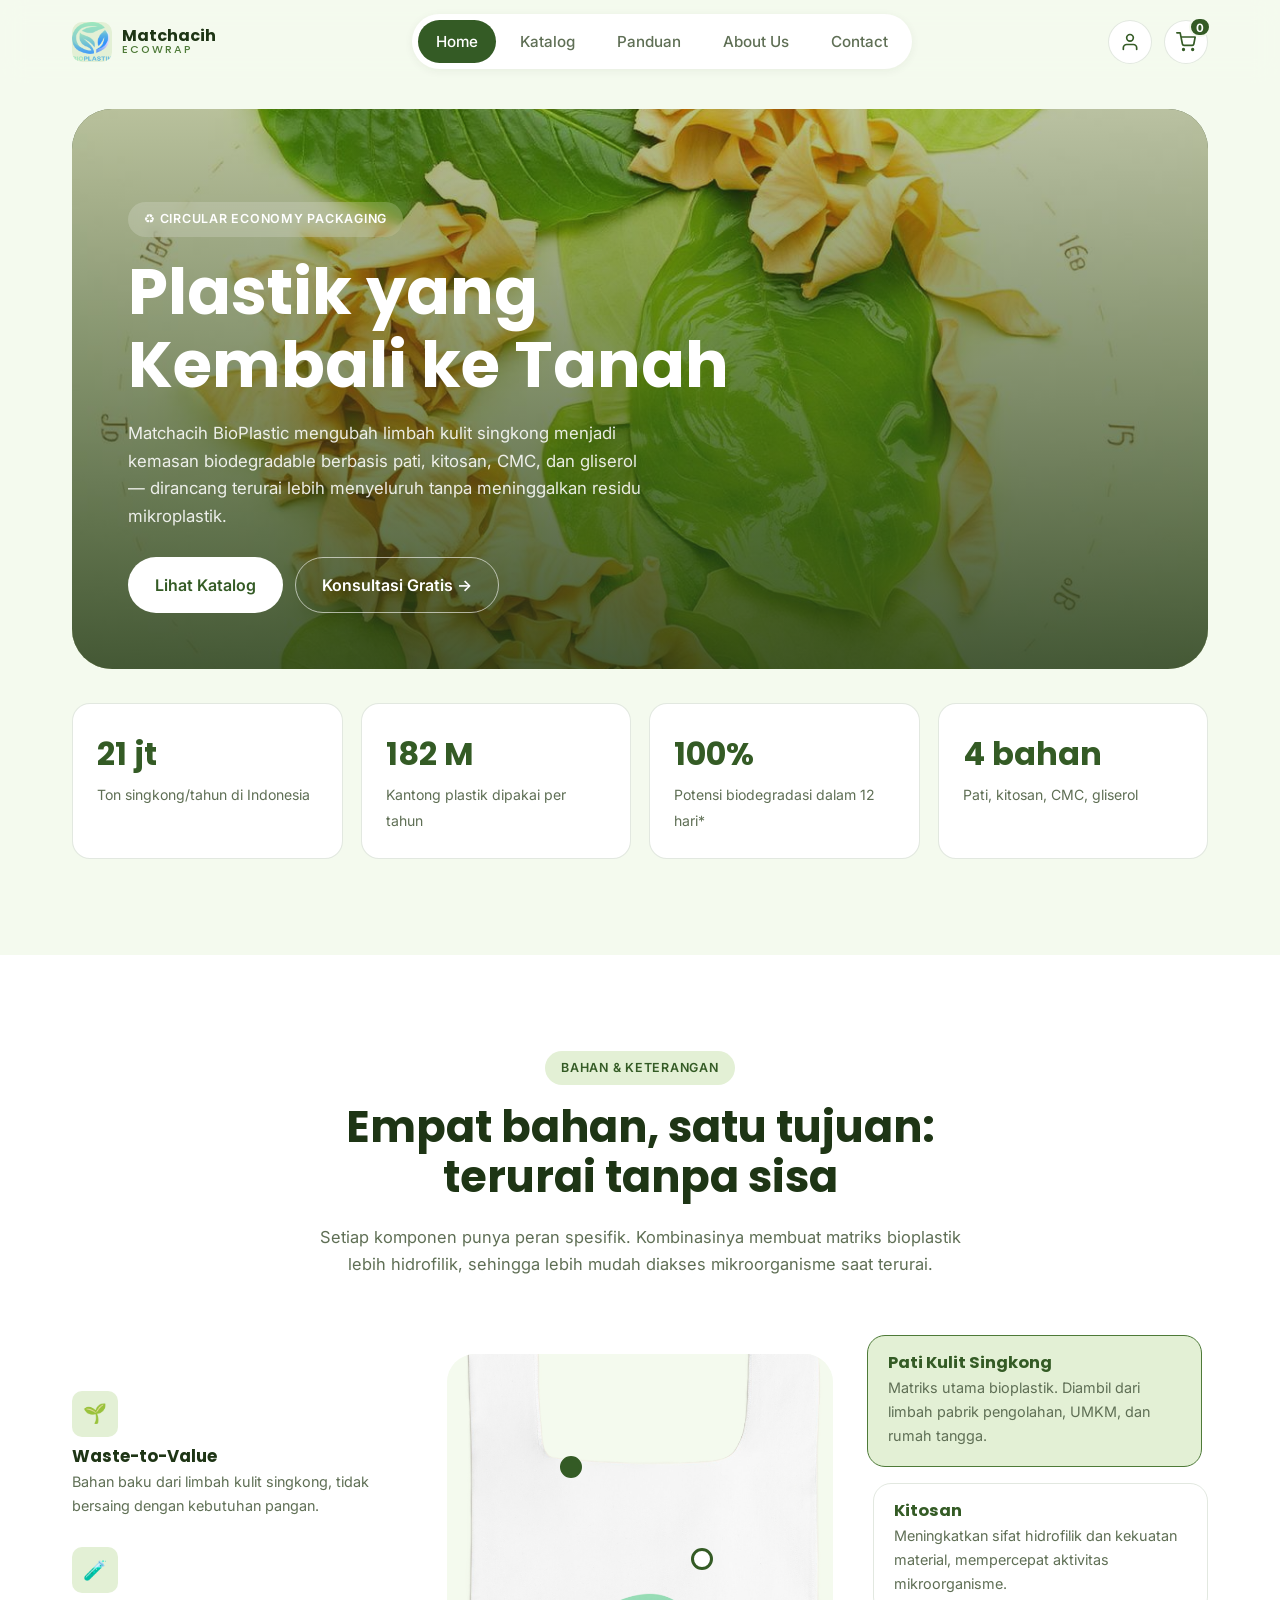
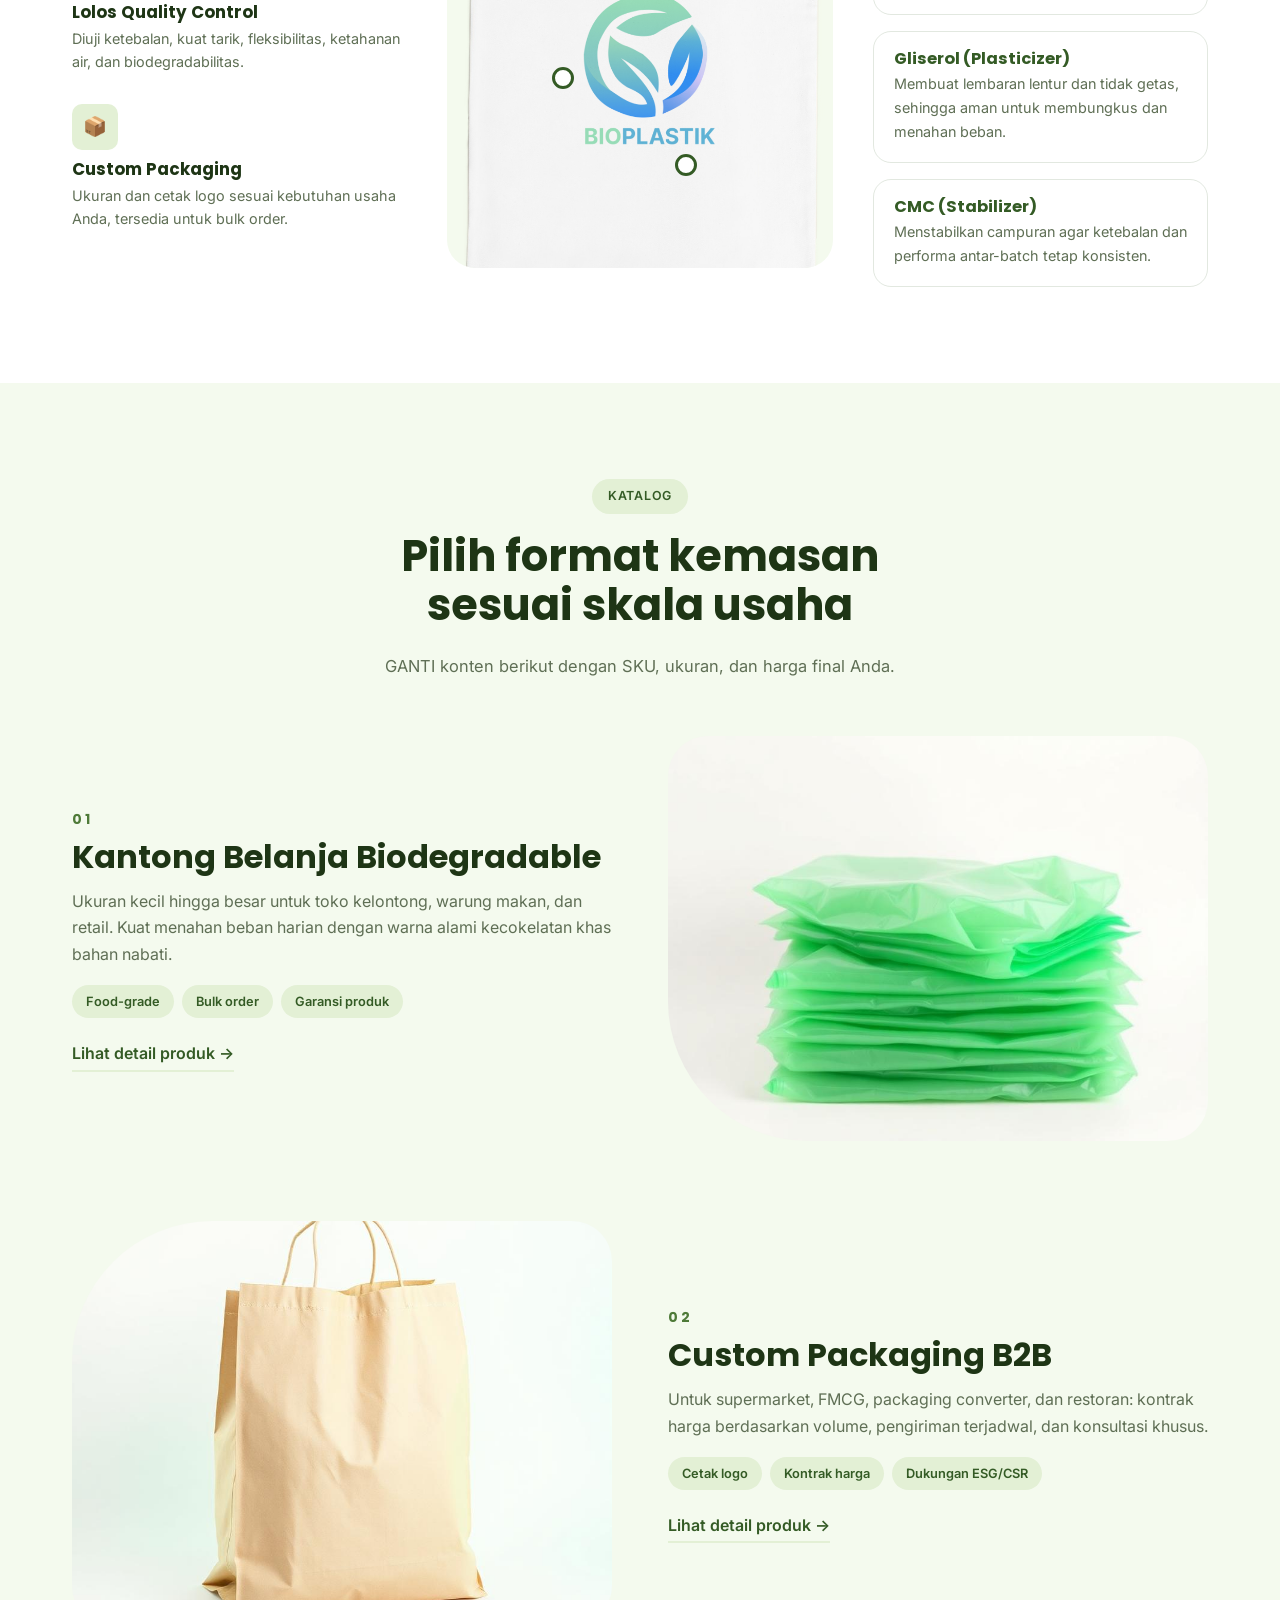
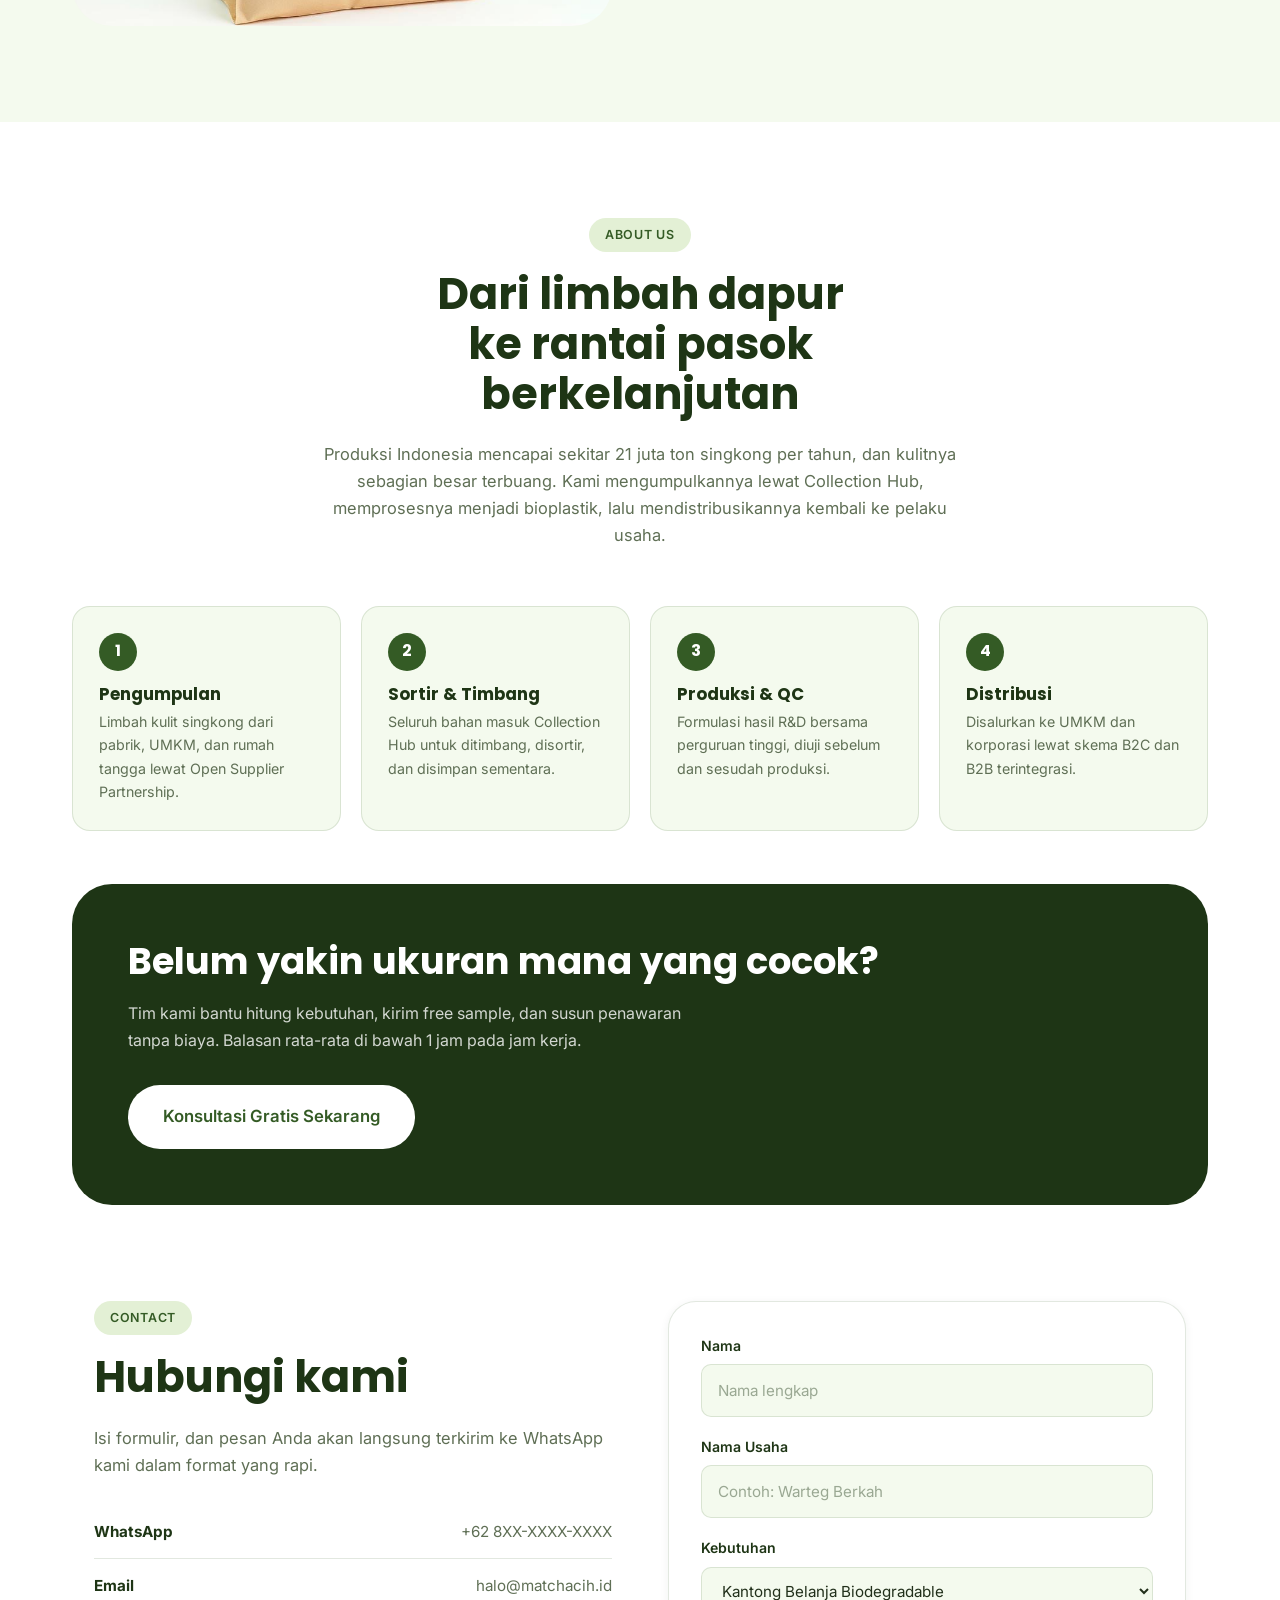
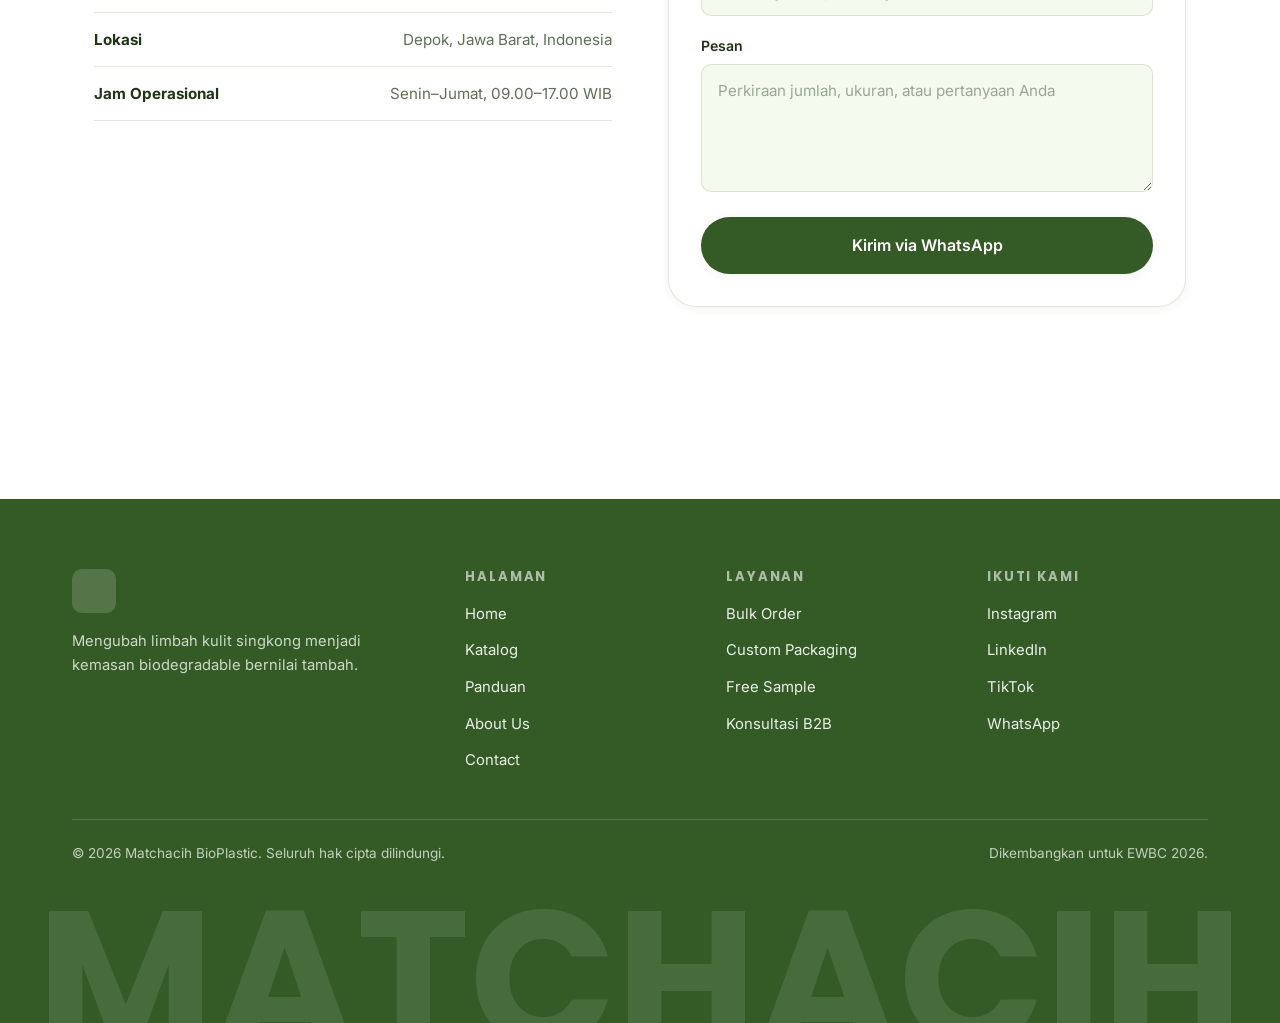
==== commit 56d68d0b: "Update index.html" ====
--- a/index.html
+++ b/index.html
@@ -4,7 +4,7 @@
     <meta charset="UTF-8" />
     <meta name="viewport" content="width=device-width, initial-scale=1.0" />
     <title>
-      Matchacih BioPlastic — Kemasan Biodegradable dari Limbah Kulit Singkong
+      Matchacih EcoWrap — Kemasan Biodegradable dari Limbah Kulit Singkong
     </title>
     <meta
       name="description"
@@ -39,7 +39,7 @@
             height="40"
           />
           <span class="brand__text"
-            >Matchacih<span class="brand__accent">BioPlastic</span></span
+            >Matchacih<span class="brand__accent">EcoWrap</span></span
           >
         </a>
 
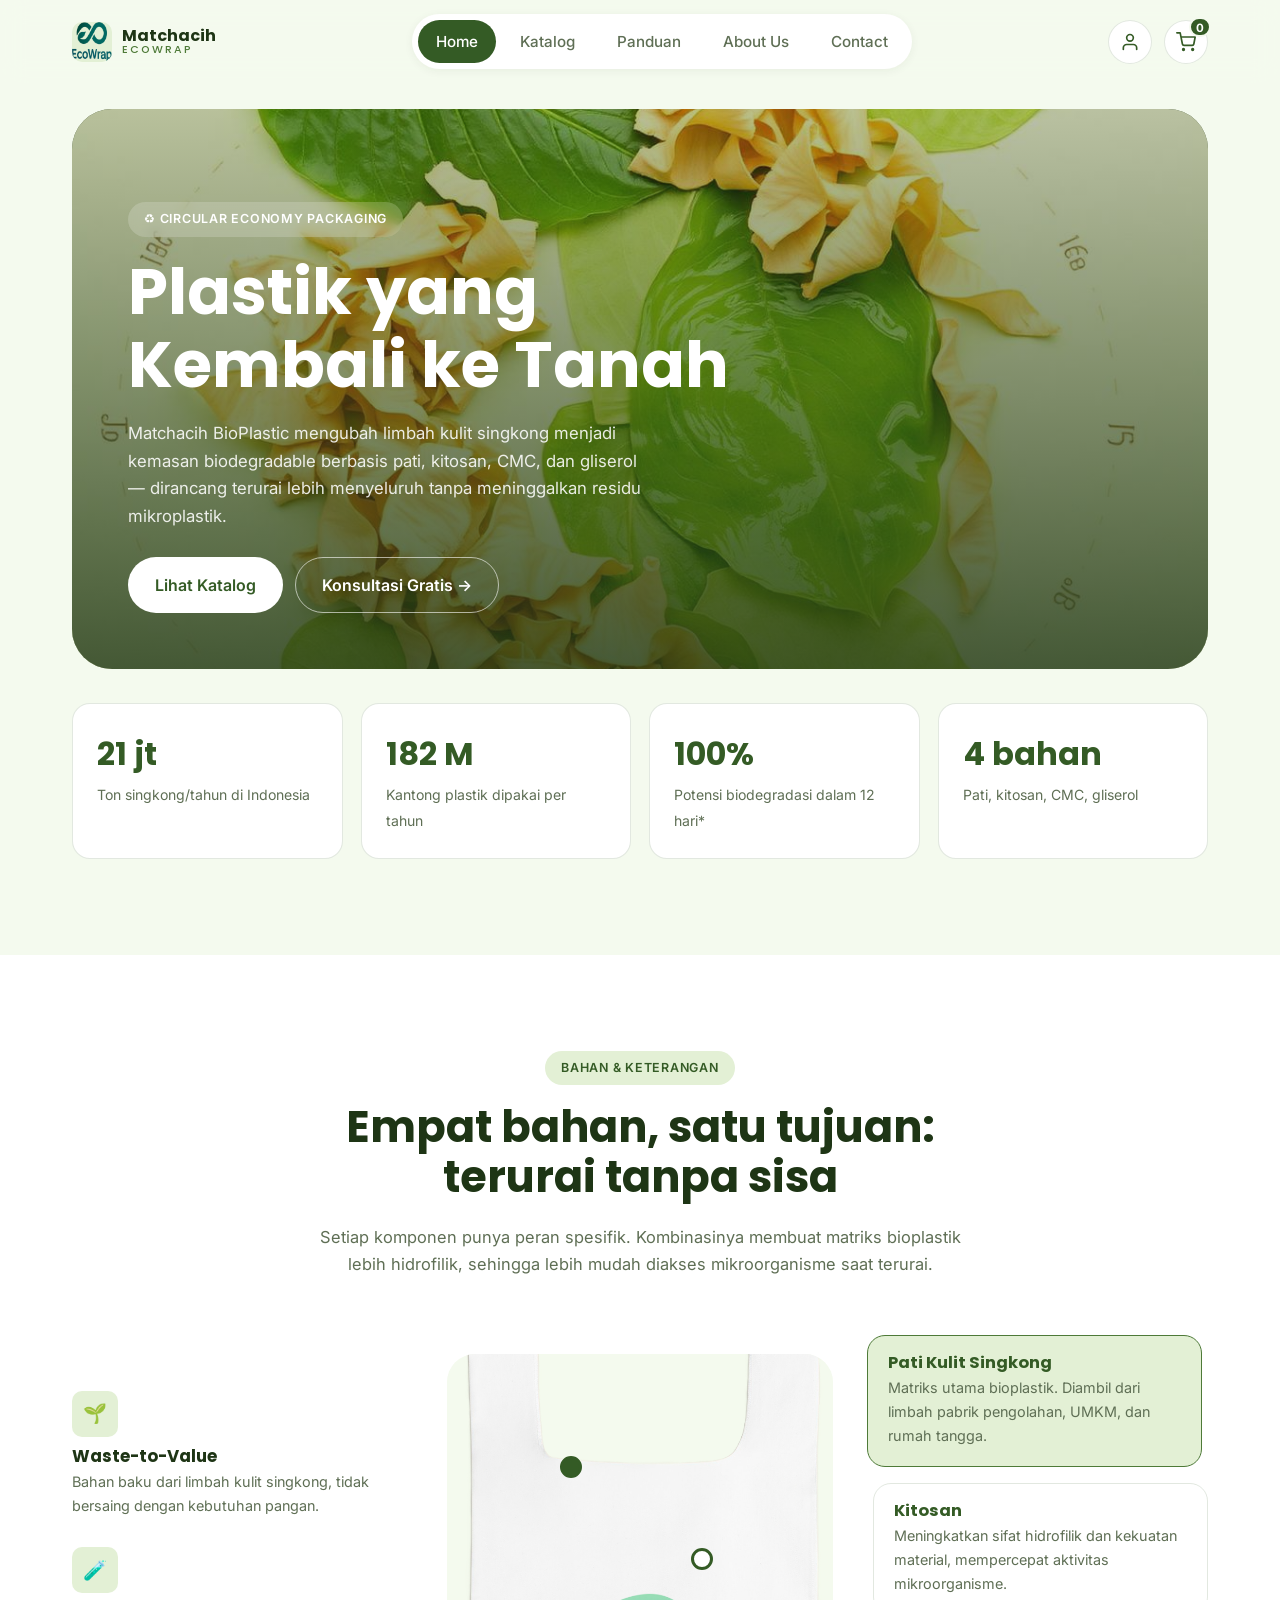
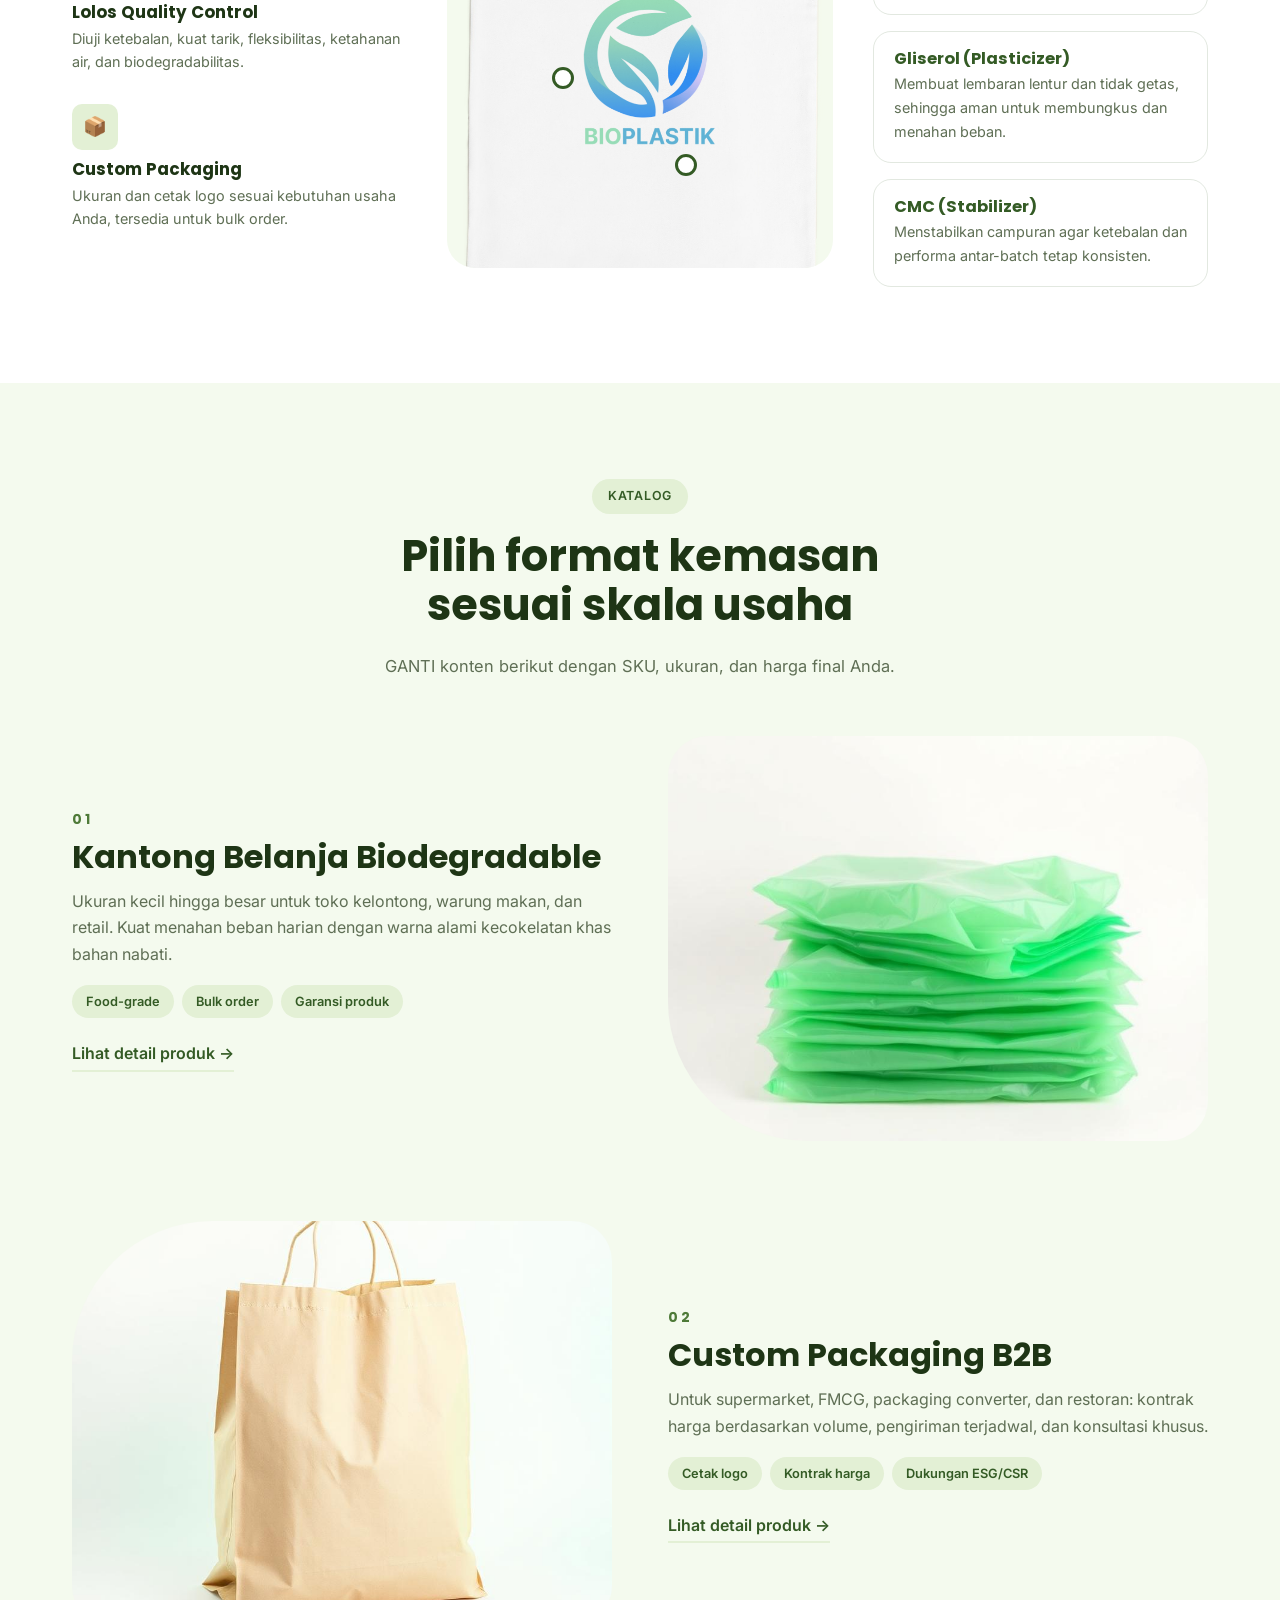
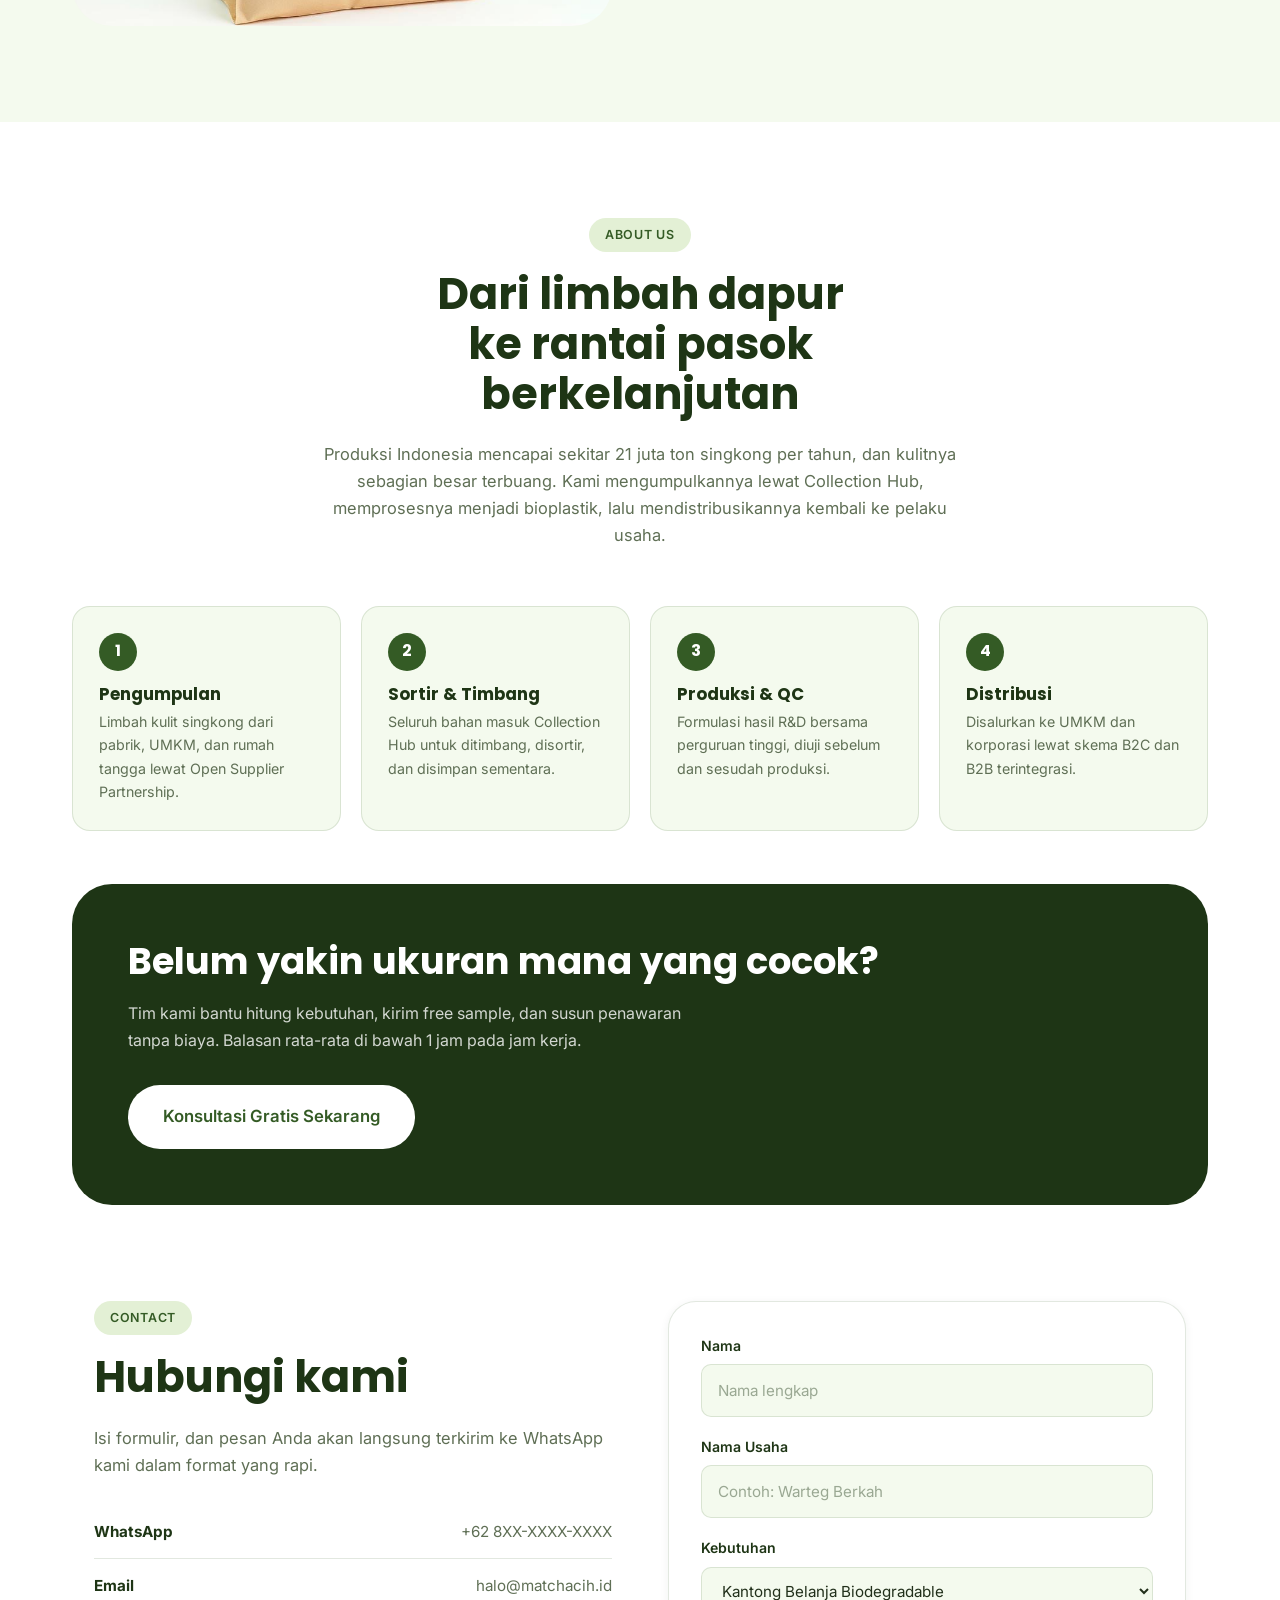
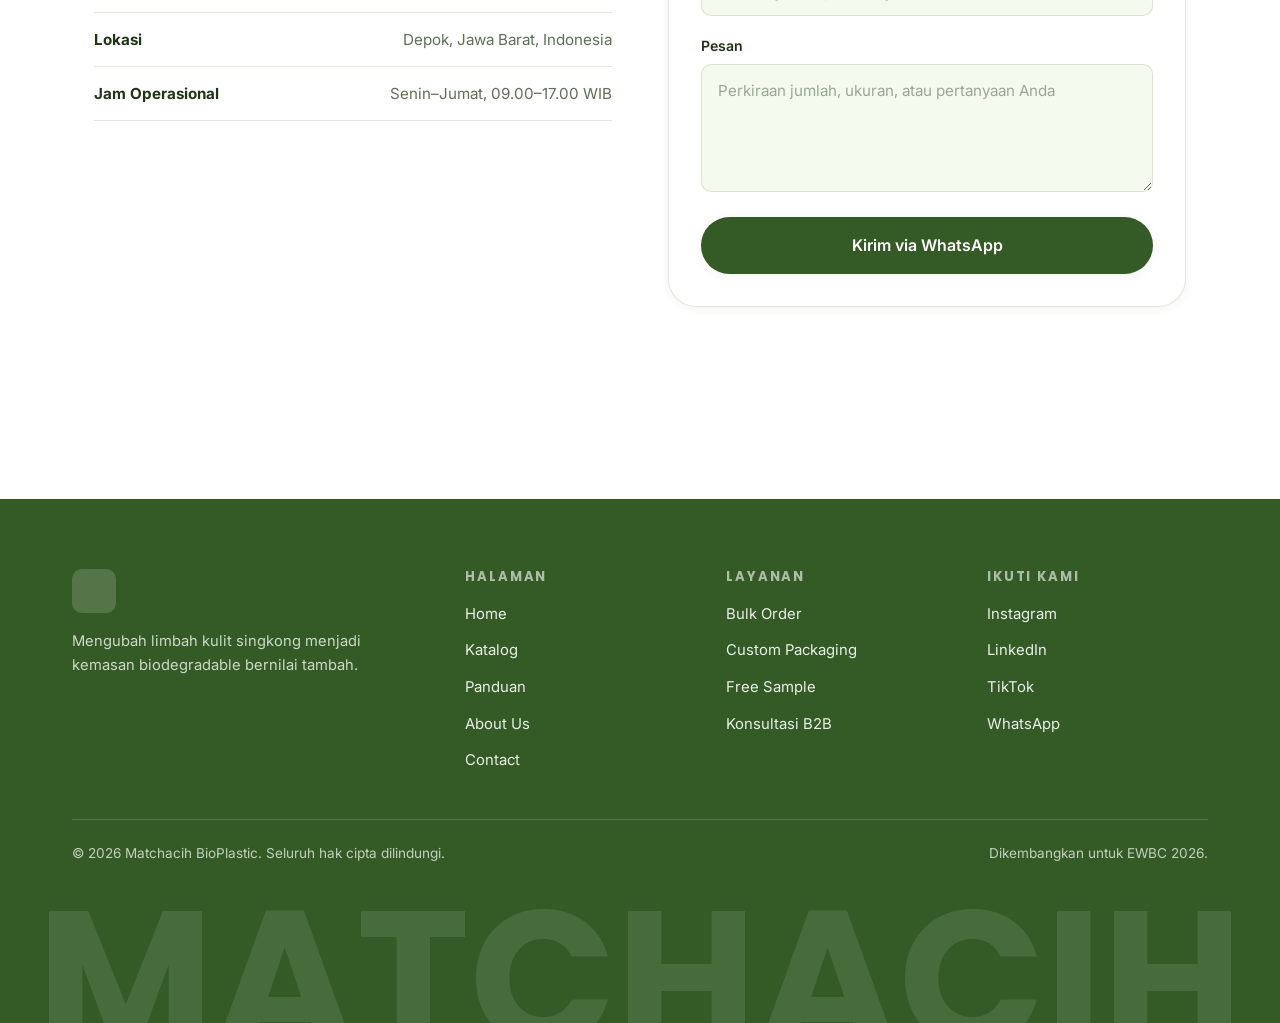
==== commit 5e50c937: "Update index.html" ====
--- a/index.html
+++ b/index.html
@@ -18,7 +18,7 @@
       href="https://fonts.googleapis.com/css2?family=Inter:wght@400;500;600&family=Poppins:wght@500;600;700&display=swap"
       rel="stylesheet"
     />
-    <link rel="icon" href="favicon_io/favicon-32x32.png" type="image/x-icon" />
+    <link rel="icon" href="ecowrapLogo/favicon-32x32.png" type="image/x-icon" />
     <link rel="stylesheet" href="style.css" />
   </head>
   <body>
@@ -33,7 +33,7 @@
           <!-- Masukkan logo Matchacih di sini (misal: assets/logo.png). Rasio ideal 1:1 -->
           <img
             class="brand__mark"
-            src="favicon_io/android-chrome-512x512.png"
+            src="ecowrapLogo/android-chrome-512x512.png"
             alt="Logo Matchacih BioPlastic"
             width="40"
             height="40"
